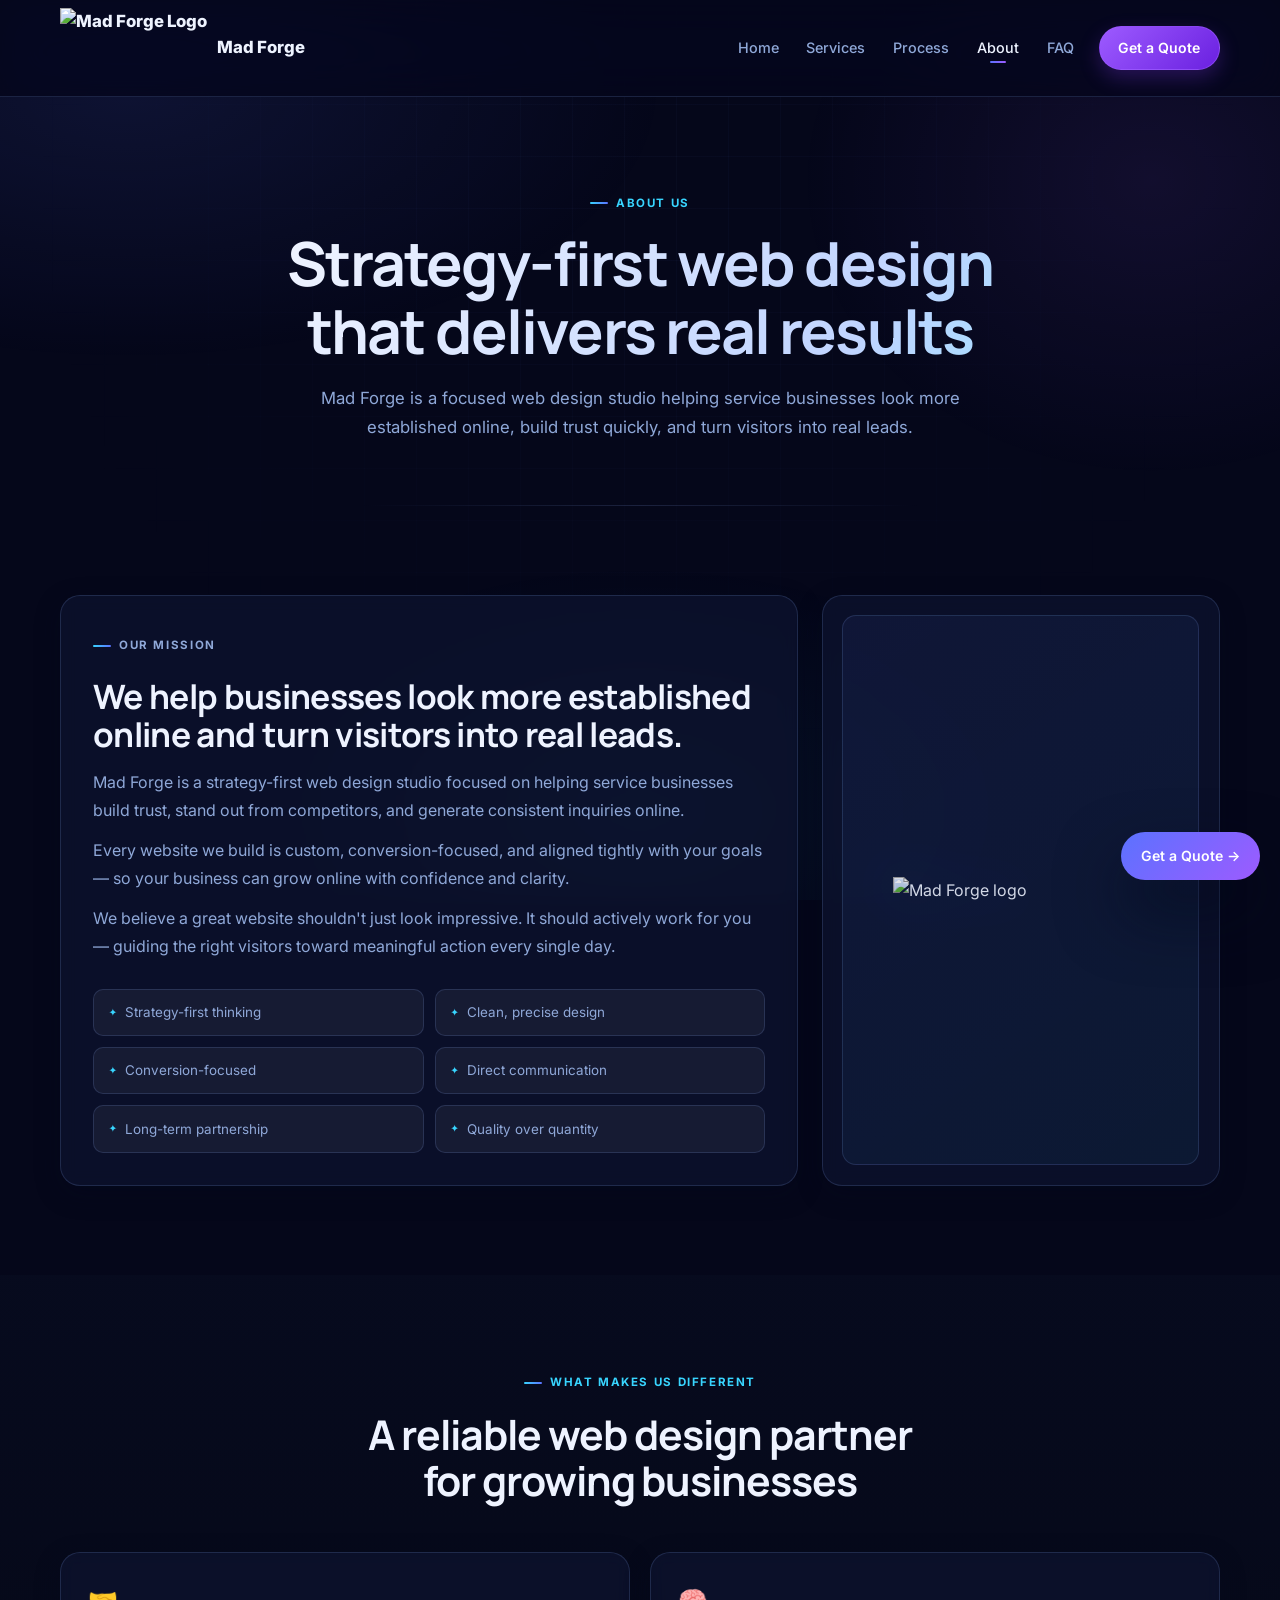
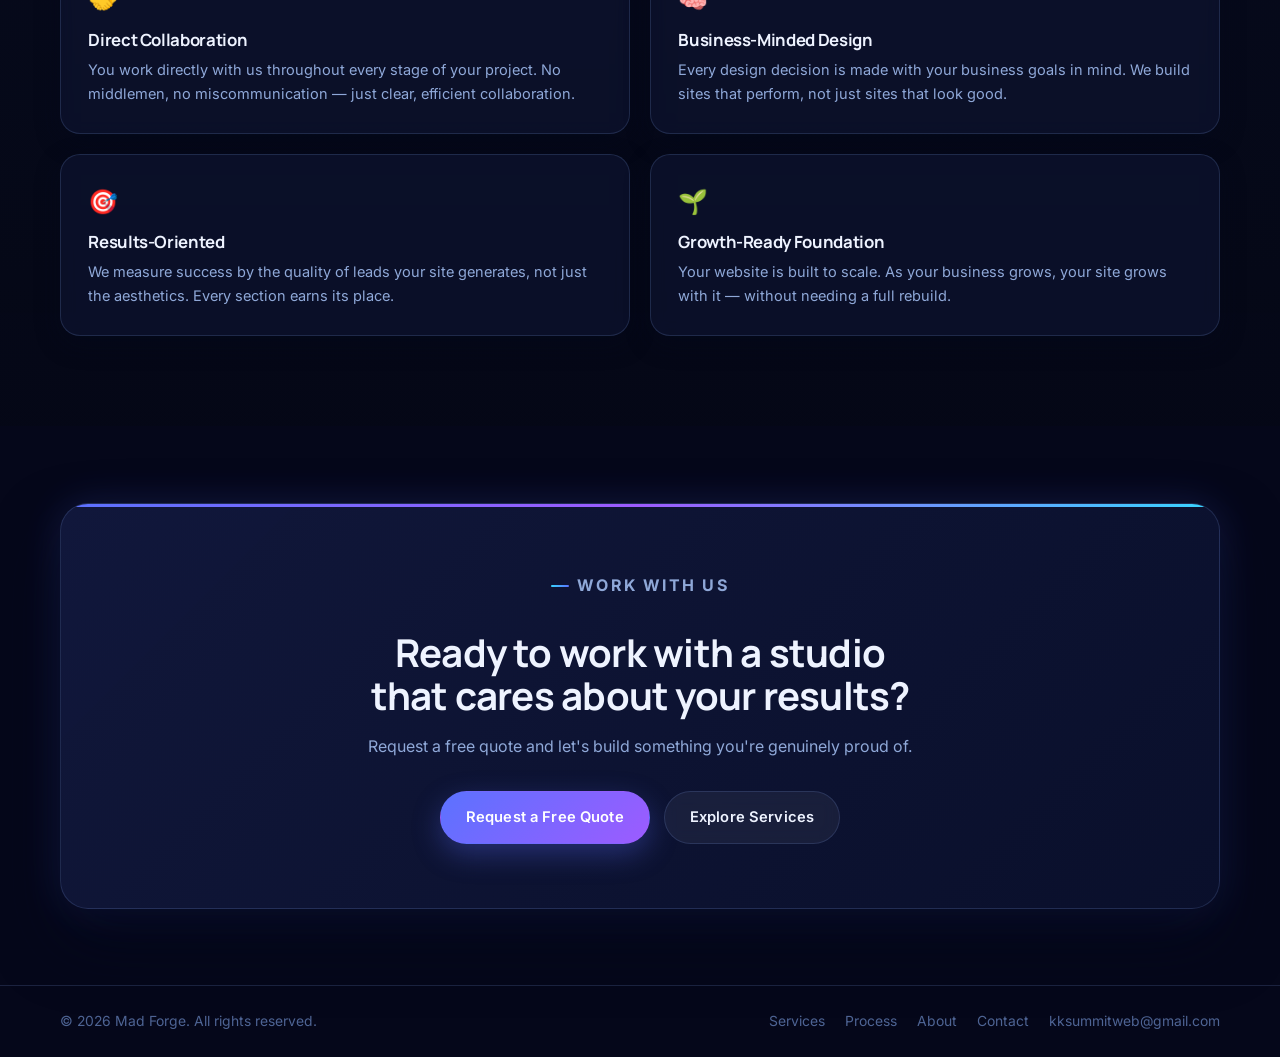
==== about.html @ c759e3d0 "Mad Forge Redesign" ====
<!DOCTYPE html>
<html lang="en">
<head>
  <meta charset="UTF-8" />
  <meta name="viewport" content="width=device-width, initial-scale=1.0" />
  <meta name="description" content="About Mad Forge — A strategy-first web design studio helping service businesses stand out, build trust, and generate consistent leads online." />
  <meta property="og:title" content="About Us | Mad Forge" />
  <meta property="og:type" content="website" />
  <title>About | Mad Forge</title>
  <link rel="preconnect" href="https://fonts.googleapis.com" />
  <link rel="preconnect" href="https://fonts.gstatic.com" crossorigin />
  <link href="https://fonts.googleapis.com/css2?family=Inter:wght@400;500;600;700;800&family=Manrope:wght@700;800&display=swap" rel="stylesheet" />
  <link rel="stylesheet" href="styles.css" />
</head>
<body>
  <div class="grid-overlay" aria-hidden="true"></div>

  <header class="topbar">
    <div class="container nav-wrap">
      <a class="brand" href="index.html">
        <img src="assets/Mad Forge Logo.png" alt="Mad Forge Logo" class="brand-logo" />
        Mad Forge
      </a>
      <button class="menu-toggle" aria-expanded="false" aria-controls="site-nav" aria-label="Toggle navigation">
        <span></span><span></span><span></span>
      </button>
      <nav class="site-nav" id="site-nav">
        <a href="index.html">Home</a>
        <a href="services.html">Services</a>
        <a href="process.html">Process</a>
        <a href="about.html" class="active">About</a>
        <a href="faq.html">FAQ</a>
        <a href="contact.html" class="nav-cta">Get a Quote</a>
      </nav>
    </div>
  </header>

  <main>
    <section class="page-hero reveal">
      <div class="container">
        <p class="eyebrow">About Us</p>
        <h1>Strategy-first web design that delivers real results</h1>
        <p class="lead">
          Mad Forge is a focused web design studio helping service businesses look more established
          online, build trust quickly, and turn visitors into real leads.
        </p>
      </div>
    </section>

    <section class="section">
      <div class="container">
        <div class="about-wrap">
          <article class="about-card reveal">
            <p class="eyebrow">Our Mission</p>
            <h2>We help businesses look more established online and turn visitors into real leads.</h2>
            <p>
              Mad Forge is a strategy-first web design studio focused on helping service businesses
              build trust, stand out from competitors, and generate consistent inquiries online.
            </p>
            <p>
              Every website we build is custom, conversion-focused, and aligned tightly with your goals —
              so your business can grow online with confidence and clarity.
            </p>
            <p>
              We believe a great website shouldn't just look impressive. It should actively work for you —
              guiding the right visitors toward meaningful action every single day.
            </p>
            <div class="about-values">
              <div class="value-badge">Strategy-first thinking</div>
              <div class="value-badge">Clean, precise design</div>
              <div class="value-badge">Conversion-focused</div>
              <div class="value-badge">Direct communication</div>
              <div class="value-badge">Long-term partnership</div>
              <div class="value-badge">Quality over quantity</div>
            </div>
          </article>
          <aside class="about-visual reveal" style="--reveal-delay:120ms">
            <div class="about-photo-frame">
              <img src="assets/Mad%20Forge%20Logo.png" alt="Mad Forge logo" />
            </div>
          </aside>
        </div>
      </div>
    </section>

    <!-- Why us -->
    <section class="section section-alt reveal">
      <div class="container">
        <div class="section-head">
          <p class="eyebrow">What makes us different</p>
          <h2>A reliable web design partner for growing businesses</h2>
        </div>
        <div class="why-grid">
          <article class="why-card">
            <div class="why-icon">🤝</div>
            <h3>Direct Collaboration</h3>
            <p>You work directly with us throughout every stage of your project. No middlemen, no miscommunication — just clear, efficient collaboration.</p>
          </article>
          <article class="why-card">
            <div class="why-icon">🧠</div>
            <h3>Business-Minded Design</h3>
            <p>Every design decision is made with your business goals in mind. We build sites that perform, not just sites that look good.</p>
          </article>
          <article class="why-card">
            <div class="why-icon">🎯</div>
            <h3>Results-Oriented</h3>
            <p>We measure success by the quality of leads your site generates, not just the aesthetics. Every section earns its place.</p>
          </article>
          <article class="why-card">
            <div class="why-icon">🌱</div>
            <h3>Growth-Ready Foundation</h3>
            <p>Your website is built to scale. As your business grows, your site grows with it — without needing a full rebuild.</p>
          </article>
        </div>
      </div>
    </section>

    <!-- CTA -->
    <section class="cta-banner reveal">
      <div class="container">
        <div class="cta-box">
          <p class="eyebrow" style="justify-content:center">Work with us</p>
          <h2>Ready to work with a studio that cares about your results?</h2>
          <p>Request a free quote and let's build something you're genuinely proud of.</p>
          <div class="btn-group">
            <a href="contact.html" class="btn btn-primary">Request a Free Quote</a>
            <a href="services.html" class="btn btn-secondary">Explore Services</a>
          </div>
        </div>
      </div>
    </section>
  </main>

  <footer class="footer">
    <div class="container footer-wrap">
      <p>© <span id="year"></span> Mad Forge. All rights reserved.</p>
      <nav class="footer-links">
        <a href="services.html">Services</a>
        <a href="process.html">Process</a>
        <a href="about.html">About</a>
        <a href="contact.html">Contact</a>
        <a href="mailto:kksummitweb@gmail.com">kksummitweb@gmail.com</a>
      </nav>
    </div>
  </footer>

  <a href="contact.html" class="floating-cta" aria-label="Get a Quote">Get a Quote →</a>

  <script src="script.js"></script>
</body>
</html>
---- styles.css ----
/* ============================================
   MAD WEBSITES — PROFESSIONAL DESIGN SYSTEM
   ============================================ */

:root {
  --bg: #05071a;
  --bg-2: #070a1f;
  --surface: rgba(14, 20, 50, 0.65);
  --surface-strong: rgba(18, 25, 60, 0.88);
  --surface-soft: rgba(255, 255, 255, 0.05);
  --glass: rgba(255, 255, 255, 0.04);
  --glass-border: rgba(255, 255, 255, 0.1);
  --text: #eef3ff;
  --text-muted: #8fa8d8;
  --text-faint: #4e6494;
  --primary: #5b72ff;
  --primary-light: #7b8fff;
  --primary-2: #38d5ff;
  --accent: #9d5bff;
  --accent-2: #c084fc;
  --border: rgba(130, 160, 230, 0.18);
  --border-hover: rgba(130, 160, 230, 0.38);
  --ring: rgba(91, 114, 255, 0.45);
  --success: #34d399;
  --error: #f87171;
  --container: 1160px;
  --radius-xl: 28px;
  --radius-lg: 20px;
  --radius-md: 14px;
  --radius-sm: 10px;
  --shadow: 0 32px 64px rgba(4, 8, 28, 0.6);
  --shadow-sm: 0 8px 24px rgba(4, 8, 28, 0.35);
  --glow-primary: 0 0 40px rgba(91, 114, 255, 0.18);
  --glow-accent: 0 0 40px rgba(157, 91, 255, 0.18);
  --transition: 0.28s cubic-bezier(0.4, 0, 0.2, 1);
}

*, *::before, *::after { box-sizing: border-box; }
html { scroll-behavior: smooth; }

body {
  margin: 0;
  font-family: "Inter", system-ui, -apple-system, "Segoe UI", Roboto, sans-serif;
  color: var(--text);
  background: var(--bg);
  line-height: 1.65;
  overflow-x: hidden;
  isolation: isolate;
  -webkit-font-smoothing: antialiased;
}

body::before {
  content: "";
  position: fixed;
  inset: 0;
  background:
    radial-gradient(ellipse 70% 50% at 10% 10%, rgba(91, 114, 255, 0.11) 0%, transparent 60%),
    radial-gradient(ellipse 50% 60% at 90% 20%, rgba(157, 91, 255, 0.09) 0%, transparent 55%),
    radial-gradient(ellipse 60% 50% at 50% 90%, rgba(56, 213, 255, 0.06) 0%, transparent 55%);
  pointer-events: none;
  z-index: 0;
}

main, .topbar, .footer { position: relative; z-index: 1; }

/* ─── SCROLL PROGRESS ─────────────────────── */
.scroll-progress {
  position: fixed;
  top: 0; left: 0;
  width: 100%; height: 2px;
  z-index: 1400;
  background: transparent;
}
.scroll-progress::after {
  content: "";
  display: block;
  width: var(--progress, 0%);
  height: 100%;
  background: linear-gradient(90deg, var(--primary-2), var(--primary), var(--accent));
  box-shadow: 0 0 12px rgba(91, 114, 255, 0.8);
  transition: width 0.1s linear;
}

/* ─── GRID OVERLAY ────────────────────────── */
.grid-overlay {
  position: fixed;
  inset: 0;
  pointer-events: none;
  z-index: 0;
  background-image:
    linear-gradient(rgba(100, 130, 210, 0.045) 1px, transparent 1px),
    linear-gradient(90deg, rgba(100, 130, 210, 0.045) 1px, transparent 1px);
  background-size: 52px 52px;
  mask-image: radial-gradient(circle at 50% 20%, black 0%, transparent 65%);
}

/* ─── TYPOGRAPHY ──────────────────────────── */
h1, h2, h3, h4 {
  margin: 0;
  line-height: 1.12;
  font-family: "Manrope", "Inter", sans-serif;
  letter-spacing: -0.02em;
}
a { color: inherit; text-decoration: none; }
p { margin: 0; }

.eyebrow {
  display: inline-flex;
  align-items: center;
  gap: 0.5rem;
  margin: 0 0 1rem;
  text-transform: uppercase;
  letter-spacing: 0.14em;
  font-weight: 700;
  font-size: 0.72rem;
  color: var(--primary-2);
}
.eyebrow::before {
  content: "";
  display: inline-block;
  width: 18px; height: 2px;
  background: linear-gradient(90deg, var(--primary-2), var(--primary));
  border-radius: 2px;
  flex-shrink: 0;
}

/* ─── LAYOUT ──────────────────────────────── */
.container {
  width: min(var(--container), calc(100% - 2.4rem));
  margin: 0 auto;
}

/* ─── NAVIGATION ──────────────────────────── */
.topbar {
  position: sticky;
  top: 0; z-index: 1000;
  background: rgba(5, 7, 26, 0.82);
  backdrop-filter: blur(20px) saturate(180%);
  -webkit-backdrop-filter: blur(20px) saturate(180%);
  border-bottom: 1px solid var(--border);
  transition: background var(--transition), border-color var(--transition);
}
.topbar.scrolled {
  background: rgba(5, 7, 26, 0.97);
  border-color: rgba(130, 160, 230, 0.26);
}

.nav-wrap {
  min-height: clamp(72px, 8vw, 96px);
  display: flex;
  align-items: center;
  justify-content: space-between;
}

.brand {
  display: inline-flex;
  align-items: center;
  gap: 0.65rem;
  font-weight: 800;
  font-size: 1.05rem;
  letter-spacing: -0.01em;
  transition: opacity var(--transition);
}
.brand:hover { opacity: 0.82; }

.brand-logo {
  height: clamp(52px, 7vw, 80px);
  width: auto;
  display: block;
}

.site-nav {
  display: flex;
  align-items: center;
  gap: 0.15rem;
}

.site-nav a {
  color: var(--text-muted);
  font-weight: 500;
  font-size: 0.9rem;
  padding: 0.5rem 0.8rem;
  border-radius: var(--radius-sm);
  transition: color var(--transition), background var(--transition);
  position: relative;
}
.site-nav a:hover {
  color: var(--text);
  background: rgba(255, 255, 255, 0.055);
}
.site-nav a.active { color: var(--text); }
.site-nav a.active::after {
  content: "";
  position: absolute;
  bottom: 5px; left: 50%;
  transform: translateX(-50%);
  width: 16px; height: 2px;
  background: linear-gradient(90deg, var(--primary), var(--accent));
  border-radius: 2px;
}

.nav-cta {
  margin-left: 0.6rem !important;
  border: 1px solid rgba(157, 91, 255, 0.55) !important;
  padding: 0.58rem 1.15rem !important;
  border-radius: 999px !important;
  color: #fff !important;
  background: linear-gradient(135deg, var(--accent), #6a20e0) !important;
  font-weight: 600 !important;
  font-size: 0.88rem !important;
  box-shadow: 0 8px 20px rgba(120, 50, 220, 0.3);
  transition: transform var(--transition), box-shadow var(--transition) !important;
}
.nav-cta:hover {
  transform: translateY(-1px) !important;
  box-shadow: 0 12px 28px rgba(120, 50, 220, 0.48) !important;
}
.nav-cta.active::after { display: none; }

.menu-toggle {
  display: none;
  border: 0;
  background: transparent;
  padding: 0.3rem;
  cursor: pointer;
  flex-direction: column;
  gap: 5px;
}
.menu-toggle span {
  display: block;
  width: 24px; height: 2px;
  background: var(--text);
  border-radius: 2px;
  transition: transform var(--transition), opacity var(--transition);
}
.menu-toggle[aria-expanded="true"] span:nth-child(1) { transform: translateY(7px) rotate(45deg); }
.menu-toggle[aria-expanded="true"] span:nth-child(2) { opacity: 0; transform: scaleX(0); }
.menu-toggle[aria-expanded="true"] span:nth-child(3) { transform: translateY(-7px) rotate(-45deg); }

/* ─── BUTTONS ─────────────────────────────── */
.btn {
  display: inline-flex;
  align-items: center;
  justify-content: center;
  gap: 0.5rem;
  border-radius: 999px;
  border: 1px solid transparent;
  font-weight: 600;
  font-size: 0.92rem;
  letter-spacing: 0.01em;
  cursor: pointer;
  position: relative;
  overflow: hidden;
  isolation: isolate;
  transition: transform var(--transition), box-shadow var(--transition);
  will-change: transform;
}
.btn:hover { transform: translateY(-2px); }
.btn:active { transform: translateY(0); }

.btn-primary {
  color: #fff;
  padding: 0.82rem 1.55rem;
  background: linear-gradient(135deg, var(--primary), var(--accent));
  box-shadow: 0 10px 28px rgba(80, 95, 221, 0.38);
}
.btn-primary:hover { box-shadow: 0 16px 38px rgba(80, 95, 221, 0.55); }

.btn-secondary {
  color: var(--text);
  padding: 0.82rem 1.55rem;
  background: rgba(255, 255, 255, 0.055);
  border-color: var(--border);
  backdrop-filter: blur(8px);
}
.btn-secondary:hover {
  background: rgba(255, 255, 255, 0.095);
  border-color: var(--border-hover);
}

.btn-outline {
  color: var(--primary-light);
  padding: 0.82rem 1.55rem;
  background: transparent;
  border-color: rgba(91, 114, 255, 0.45);
}
.btn-outline:hover {
  background: rgba(91, 114, 255, 0.08);
  border-color: rgba(91, 114, 255, 0.75);
}

.btn-ripple {
  position: absolute;
  width: 12px; height: 12px;
  border-radius: 50%;
  background: rgba(255, 255, 255, 0.4);
  transform: translate(-50%, -50%) scale(0);
  animation: btnRipple 650ms ease-out forwards;
  pointer-events: none; z-index: -1;
}

/* ─── HERO ────────────────────────────────── */
.hero {
  padding: clamp(4rem, 8vw, 7rem) 0 clamp(3rem, 6vw, 5.5rem);
  overflow: hidden;
}

.hero-grid {
  display: grid;
  grid-template-columns: 1.1fr 0.9fr;
  gap: 2.5rem;
  align-items: center;
}

h1 {
  font-size: clamp(2.2rem, 4.8vw, 4rem);
  max-width: 14ch;
  margin-bottom: 1.2rem;
  letter-spacing: -0.03em;
}

.hero-copy h1 {
  background: linear-gradient(125deg, #f0f4ff 0%, #c0d4ff 35%, #7aecff 65%, #f0f4ff 100%);
  -webkit-background-clip: text;
  background-clip: text;
  color: transparent;
  background-size: 200% 200%;
  animation: heroShimmer 9s ease-in-out infinite;
}

.lead {
  color: var(--text-muted);
  font-size: 1.05rem;
  max-width: 56ch;
  line-height: 1.72;
}

.hero-actions {
  display: flex;
  flex-wrap: wrap;
  gap: 0.85rem;
  margin: 2rem 0 1rem;
}

.micro-proof {
  margin: 0;
  color: var(--text-faint);
  font-size: 0.84rem;
  display: flex;
  flex-wrap: wrap;
  gap: 0.6rem 1.1rem;
}
.micro-proof span {
  display: inline-flex;
  align-items: center;
  gap: 0.35rem;
}
.micro-proof span::before {
  content: "✓";
  color: var(--primary-2);
  font-size: 0.72rem;
  font-weight: 700;
}

/* ─── HERO CARD ───────────────────────────── */
.hero-card {
  background: linear-gradient(160deg, rgba(18, 27, 68, 0.88), rgba(9, 14, 38, 0.92));
  border: 1px solid var(--border);
  border-radius: var(--radius-xl);
  padding: 1.8rem;
  box-shadow: var(--shadow), var(--glow-primary);
  backdrop-filter: blur(14px);
}

.card-title {
  font-size: 0.75rem;
  font-weight: 700;
  text-transform: uppercase;
  letter-spacing: 0.12em;
  color: var(--text-muted);
  margin-bottom: 1.3rem;
}

.outcome-item + .outcome-item {
  margin-top: 1rem;
  padding-top: 1rem;
  border-top: 1px solid rgba(150, 180, 240, 0.12);
}

.outcome-icon {
  display: inline-flex;
  align-items: center;
  justify-content: center;
  width: 34px; height: 34px;
  border-radius: 9px;
  background: linear-gradient(135deg, rgba(91, 114, 255, 0.2), rgba(157, 91, 255, 0.18));
  border: 1px solid rgba(91, 114, 255, 0.2);
  font-size: 0.95rem;
  margin-bottom: 0.65rem;
}

.outcome-item h3 {
  font-size: 0.97rem;
  font-weight: 700;
  margin-bottom: 0.3rem;
  color: var(--text);
}
.outcome-item p {
  margin: 0;
  color: var(--text-muted);
  font-size: 0.88rem;
  line-height: 1.6;
}

/* ─── STATS STRIP ─────────────────────────── */
.stats-strip {
  padding: 2.5rem 0;
  border-top: 1px solid var(--border);
  border-bottom: 1px solid var(--border);
  background: rgba(255, 255, 255, 0.02);
}

.stats-grid {
  display: grid;
  grid-template-columns: repeat(4, 1fr);
  gap: 0;
  text-align: center;
}

.stat-item {
  padding: 0.5rem 1rem;
  position: relative;
}
.stat-item + .stat-item::before {
  content: "";
  position: absolute;
  left: 0; top: 15%; bottom: 15%;
  width: 1px;
  background: var(--border);
}

.stat-number {
  display: block;
  font-family: "Manrope", sans-serif;
  font-size: clamp(1.7rem, 3vw, 2.6rem);
  font-weight: 800;
  letter-spacing: -0.03em;
  background: linear-gradient(135deg, var(--primary-2), var(--primary));
  -webkit-background-clip: text;
  background-clip: text;
  color: transparent;
  line-height: 1;
  margin-bottom: 0.38rem;
}

.stat-label {
  color: var(--text-muted);
  font-size: 0.83rem;
  font-weight: 500;
}

/* ─── TRUST STRIP ─────────────────────────── */
.strip {
  border-top: 1px solid var(--border);
  border-bottom: 1px solid var(--border);
  background: rgba(255, 255, 255, 0.02);
}
.strip-inner {
  padding: 1.1rem 0;
  text-align: center;
}
.strip-inner p {
  margin: 0;
  color: var(--text-muted);
  font-size: 0.95rem;
}

/* ─── SECTION ─────────────────────────────── */
.section {
  padding: clamp(3.5rem, 7vw, 6rem) 0;
}
.section-alt {
  background: linear-gradient(180deg, rgba(7, 11, 30, 0.96), rgba(5, 8, 22, 0.92));
}

.section-head {
  max-width: 680px;
  margin-inline: auto;
  margin-bottom: 3rem;
  text-align: center;
}
.section-head h2 {
  font-size: clamp(1.7rem, 3.2vw, 2.6rem);
  letter-spacing: -0.025em;
  margin-top: 0.25rem;
  text-wrap: balance;
}

/* ─── PAGE HERO (inner pages) ─────────────── */
.page-hero {
  padding: clamp(3.5rem, 7vw, 5.5rem) 0 clamp(2.5rem, 5vw, 4rem);
  text-align: center;
  position: relative;
  overflow: hidden;
}
.page-hero::after {
  content: "";
  position: absolute;
  bottom: 0; left: 50%;
  transform: translateX(-50%);
  width: 60%; max-width: 560px;
  height: 1px;
  background: linear-gradient(90deg, transparent, var(--border), transparent);
}

.page-hero h1 {
  font-size: clamp(2.4rem, 5vw, 3.8rem);
  max-width: 18ch;
  margin: 0 auto 1.2rem;
  background: linear-gradient(125deg, #f0f4ff 0%, #c0d4ff 40%, #7aecff 70%, #f0f4ff 100%);
  -webkit-background-clip: text;
  background-clip: text;
  color: transparent;
  background-size: 200% 200%;
  animation: heroShimmer 9s ease-in-out infinite;
}
.page-hero .lead {
  max-width: 60ch;
  margin: 0 auto;
  font-size: 1.05rem;
}
.page-hero .eyebrow { justify-content: center; }

/* ─── SERVICE CARDS ───────────────────────── */
.card-grid {
  display: grid;
  gap: 1.25rem;
  grid-template-columns: repeat(3, minmax(0, 1fr));
}

.service-card {
  background: var(--surface);
  border: 1px solid var(--border);
  border-radius: var(--radius-lg);
  padding: 1.7rem;
  box-shadow: var(--shadow-sm);
  backdrop-filter: blur(8px);
  position: relative;
  overflow: hidden;
  transition: border-color var(--transition), box-shadow var(--transition), transform var(--transition);
}
.service-card::before {
  content: "";
  position: absolute;
  top: 0; left: 0; right: 0;
  height: 2px;
  background: linear-gradient(90deg, var(--primary), var(--accent));
  opacity: 0;
  transition: opacity var(--transition);
}
.service-card:hover {
  border-color: var(--border-hover);
  box-shadow: var(--shadow), var(--glow-primary);
  transform: translateY(-4px);
}
.service-card:hover::before { opacity: 1; }

.service-icon {
  display: inline-flex;
  align-items: center;
  justify-content: center;
  width: 48px; height: 48px;
  border-radius: var(--radius-sm);
  background: linear-gradient(135deg, rgba(91, 114, 255, 0.14), rgba(157, 91, 255, 0.1));
  border: 1px solid rgba(91, 114, 255, 0.18);
  font-size: 1.3rem;
  margin-bottom: 1.1rem;
}

.service-card h3 {
  font-size: 1.08rem;
  margin-bottom: 0.55rem;
}
.service-card > p {
  color: var(--text-muted);
  font-size: 0.92rem;
  line-height: 1.65;
}
.service-card ul {
  margin: 1rem 0 0;
  padding: 0;
  list-style: none;
}
.service-card li {
  color: var(--text-muted);
  font-size: 0.87rem;
  padding: 0.38rem 0;
  padding-left: 1.3rem;
  position: relative;
  border-top: 1px solid rgba(150, 175, 235, 0.1);
}
.service-card li::before {
  content: "→";
  position: absolute;
  left: 0;
  color: var(--primary-2);
  font-size: 0.78rem;
}

/* ─── PRICING NOTE ────────────────────────── */
.pricing-note {
  text-align: center;
  margin-top: 2.5rem;
  padding: 1.5rem 2rem;
  background: var(--surface-soft);
  border: 1px solid var(--border);
  border-radius: var(--radius-lg);
  backdrop-filter: blur(8px);
}
.pricing-note p { color: var(--text-muted); font-size: 0.93rem; }
.pricing-note strong { color: var(--text); }

/* ─── PROCESS TIMELINE ────────────────────── */
.timeline {
  display: grid;
  gap: 1.25rem;
  grid-template-columns: repeat(4, minmax(0, 1fr));
  position: relative;
}
.timeline::before {
  content: "";
  position: absolute;
  top: 38px;
  left: calc(50% / 4);
  right: calc(50% / 4);
  height: 1px;
  background: linear-gradient(90deg, transparent, var(--primary), var(--accent), var(--primary-2), transparent);
  opacity: 0.35;
  pointer-events: none;
}

.timeline article {
  background: var(--surface);
  border: 1px solid var(--border);
  border-radius: var(--radius-lg);
  padding: 1.7rem;
  box-shadow: var(--shadow-sm);
  position: relative; z-index: 1;
  backdrop-filter: blur(8px);
  transition: border-color var(--transition), transform var(--transition);
}
.timeline article:hover {
  border-color: var(--border-hover);
  transform: translateY(-3px);
}

.timeline-num {
  display: inline-flex;
  align-items: center;
  justify-content: center;
  width: 40px; height: 40px;
  border-radius: 50%;
  background: linear-gradient(135deg, var(--primary), var(--accent));
  font-weight: 800;
  font-size: 0.82rem;
  margin-bottom: 1.1rem;
  box-shadow: 0 6px 20px rgba(91, 114, 255, 0.38);
  color: #fff;
}

.timeline article h3 {
  font-size: 1.02rem;
  margin-bottom: 0.45rem;
}
.timeline article p {
  margin: 0;
  color: var(--text-muted);
  font-size: 0.9rem;
}

/* ─── ABOUT ───────────────────────────────── */
.about-wrap {
  display: grid;
  gap: 1.5rem;
  grid-template-columns: 1.3fr 0.7fr;
  align-items: stretch;
}

.about-card, .about-visual {
  background: var(--surface);
  border: 1px solid var(--border);
  border-radius: var(--radius-lg);
  box-shadow: var(--shadow-sm);
  backdrop-filter: blur(8px);
}
.about-card { padding: 2rem; }
.about-card h2 {
  font-size: clamp(1.5rem, 2.8vw, 2.1rem);
  margin: 0.4rem 0 1rem;
  text-wrap: balance;
}
.about-card p {
  color: var(--text-muted);
  line-height: 1.7;
}
.about-card p + p { margin-top: 0.85rem; }

.about-values {
  margin-top: 1.8rem;
  display: grid;
  grid-template-columns: 1fr 1fr;
  gap: 0.7rem;
}

.value-badge {
  background: var(--surface-soft);
  border: 1px solid var(--border);
  border-radius: var(--radius-sm);
  padding: 0.72rem 0.9rem;
  font-size: 0.84rem;
  color: var(--text-muted);
  display: flex;
  align-items: center;
  gap: 0.5rem;
}
.value-badge::before {
  content: "✦";
  color: var(--primary-2);
  font-size: 0.65rem;
  flex-shrink: 0;
}

.about-visual {
  display: flex;
  flex-direction: column;
  padding: 1.2rem;
  gap: 0.8rem;
}
.about-photo-frame {
  flex: 1;
  border-radius: var(--radius-md);
  border: 1px solid var(--border);
  overflow: hidden;
  background: linear-gradient(145deg, rgba(91, 114, 255, 0.07), rgba(56, 213, 255, 0.05));
  display: flex;
  align-items: center;
  justify-content: center;
  min-height: 200px;
}
.about-photo-frame img {
  width: 72%;
  height: auto;
  object-fit: contain;
  display: block;
  opacity: 0.88;
  filter: drop-shadow(0 0 28px rgba(91, 114, 255, 0.28));
}

/* ─── WHY GRID ────────────────────────────── */
.why-grid {
  display: grid;
  gap: 1.25rem;
  grid-template-columns: repeat(2, minmax(0, 1fr));
}

.why-card {
  background: var(--surface);
  border: 1px solid var(--border);
  border-radius: var(--radius-lg);
  padding: 1.7rem;
  box-shadow: var(--shadow-sm);
  backdrop-filter: blur(8px);
  display: flex;
  flex-direction: column;
  gap: 0.5rem;
  transition: border-color var(--transition), transform var(--transition);
}
.why-card:hover {
  border-color: var(--border-hover);
  transform: translateY(-3px);
}
.why-icon {
  font-size: 1.5rem;
  margin-bottom: 0.2rem;
}
.why-card h3 { font-size: 1.05rem; }
.why-card p {
  color: var(--text-muted);
  font-size: 0.91rem;
  line-height: 1.65;
}

.why-cta-row {
  margin-top: 2rem;
  display: flex;
  justify-content: center;
  gap: 1rem;
  flex-wrap: wrap;
}

/* ─── FAQ ─────────────────────────────────── */
.faq-list {
  max-width: 820px;
  margin: 0 auto;
  display: flex;
  flex-direction: column;
  gap: 0.7rem;
}

.faq-item {
  background: var(--surface);
  border: 1px solid var(--border);
  border-radius: var(--radius-md);
  overflow: hidden;
  backdrop-filter: blur(8px);
  transition: border-color var(--transition);
}
.faq-item:hover { border-color: var(--border-hover); }

.faq-question {
  display: flex;
  align-items: center;
  justify-content: space-between;
  gap: 1rem;
  padding: 1.25rem 1.5rem;
  cursor: pointer;
  font-weight: 600;
  font-size: 0.97rem;
  color: var(--text);
  list-style: none;
  user-select: none;
}
.faq-question::-webkit-details-marker { display: none; }
.faq-question::after {
  content: "+";
  font-size: 1.4rem;
  color: var(--primary-2);
  flex-shrink: 0;
  transition: transform var(--transition);
  font-weight: 300;
  line-height: 1;
}
details[open] .faq-question::after {
  transform: rotate(45deg);
}

.faq-answer {
  padding: 0 1.5rem 1.3rem;
  color: var(--text-muted);
  font-size: 0.93rem;
  line-height: 1.72;
  border-top: 1px solid var(--border);
  padding-top: 1.05rem;
}

/* ─── CONTACT ─────────────────────────────── */
.contact-wrap {
  display: grid;
  gap: 2.5rem;
  grid-template-columns: 0.9fr 1.1fr;
  align-items: start;
}

.contact-intro h2 {
  font-size: clamp(1.5rem, 2.8vw, 2.1rem);
  margin: 0.4rem 0 1rem;
  text-wrap: balance;
}
.contact-intro p { color: var(--text-muted); line-height: 1.7; }

.contact-points {
  margin: 1.4rem 0 0;
  padding: 0;
  list-style: none;
  display: flex;
  flex-direction: column;
  gap: 0.7rem;
}
.contact-points li {
  display: flex;
  align-items: flex-start;
  gap: 0.65rem;
  color: var(--text-muted);
  font-size: 0.92rem;
}
.contact-points li::before {
  content: "✓";
  color: var(--success);
  font-weight: 700;
  flex-shrink: 0;
  margin-top: 0.05rem;
}

.contact-badges {
  margin-top: 1.5rem;
  display: flex;
  flex-wrap: wrap;
  gap: 0.55rem;
}
.badge {
  display: inline-flex;
  align-items: center;
  gap: 0.4rem;
  padding: 0.4rem 0.9rem;
  background: var(--surface-soft);
  border: 1px solid var(--border);
  border-radius: 999px;
  font-size: 0.78rem;
  color: var(--text-muted);
}

.contact-form {
  background: var(--surface);
  border: 1px solid var(--border);
  border-radius: var(--radius-xl);
  padding: 2rem;
  box-shadow: var(--shadow);
  backdrop-filter: blur(12px);
}

.contact-form label {
  display: block;
  margin-bottom: 1.05rem;
}
.contact-form label span {
  display: block;
  margin-bottom: 0.42rem;
  font-weight: 600;
  font-size: 0.84rem;
  color: var(--text);
  letter-spacing: 0.01em;
}

.contact-form input,
.contact-form textarea {
  display: block;
  width: 100%;
  border: 1px solid rgba(160, 190, 240, 0.2);
  border-radius: var(--radius-sm);
  background: rgba(7, 11, 28, 0.65);
  color: var(--text);
  padding: 0.795rem 1rem;
  font: inherit;
  font-size: 0.93rem;
  transition: border-color var(--transition), box-shadow var(--transition);
}
.contact-form input:focus,
.contact-form textarea:focus {
  outline: none;
  border-color: var(--primary);
  box-shadow: 0 0 0 3px var(--ring);
}
.contact-form input::placeholder,
.contact-form textarea::placeholder { color: var(--text-faint); }

.contact-form .btn {
  width: 100%;
  padding: 0.92rem 1.5rem;
  font-size: 0.96rem;
  margin-top: 0.5rem;
}

.form-note {
  min-height: 1.4em;
  margin: 0.62rem 0 0;
  font-size: 0.87rem;
  text-align: center;
  color: var(--text-muted);
}
.form-note.success { color: var(--success); }
.form-note.error { color: var(--error); }

/* ─── FLOATING CTA ────────────────────────── */
.floating-cta {
  position: fixed;
  right: 1.25rem;
  bottom: calc(1.25rem + env(safe-area-inset-bottom));
  z-index: 900;
  color: #fff;
  font-weight: 600;
  font-size: 0.88rem;
  background: linear-gradient(135deg, var(--primary), var(--accent));
  border-radius: 999px;
  box-shadow: var(--shadow);
  padding: 0.78rem 1.25rem;
  transition: transform var(--transition), box-shadow var(--transition);
}
.floating-cta:hover {
  transform: translateY(-2px);
  box-shadow: 0 16px 36px rgba(80, 95, 221, 0.5);
}

/* ─── CTA BANNER ──────────────────────────── */
.cta-banner {
  padding: clamp(3rem, 6vw, 5rem) 0;
}
.cta-box {
  background: linear-gradient(135deg, rgba(18, 25, 62, 0.92), rgba(10, 16, 44, 0.96));
  border: 1px solid var(--border);
  border-radius: var(--radius-xl);
  padding: clamp(2.5rem, 5vw, 4rem);
  text-align: center;
  position: relative;
  overflow: hidden;
  box-shadow: var(--shadow), var(--glow-primary);
}
.cta-box::before {
  content: "";
  position: absolute;
  top: 0; left: 0; right: 0;
  height: 3px;
  background: linear-gradient(90deg, var(--primary), var(--accent), var(--primary-2));
}
.cta-box h2 {
  font-size: clamp(1.6rem, 3vw, 2.4rem);
  max-width: 24ch;
  margin: 0 auto 1rem;
  text-wrap: balance;
}
.cta-box > p {
  color: var(--text-muted);
  margin-bottom: 2rem;
  font-size: 1rem;
}
.btn-group {
  display: flex;
  justify-content: center;
  flex-wrap: wrap;
  gap: 0.85rem;
}

/* ─── FOOTER ──────────────────────────────── */
.footer {
  padding: 1.5rem 0;
  border-top: 1px solid var(--border);
}
.footer-wrap {
  display: flex;
  align-items: center;
  justify-content: space-between;
  gap: 1rem;
  color: var(--text-faint);
  font-size: 0.87rem;
}
.footer-links {
  display: flex;
  gap: 1.25rem;
}
.footer-links a {
  color: var(--text-faint);
  transition: color var(--transition);
}
.footer-links a:hover { color: var(--text-muted); }

/* ─── REVEAL ANIMATION ────────────────────── */
.reveal {
  opacity: 0;
  transform: translateY(22px);
  transition: opacity 0.65s ease var(--reveal-delay, 0ms), transform 0.65s ease var(--reveal-delay, 0ms);
}
.reveal.visible {
  opacity: 1;
  transform: translateY(0);
}

/* ─── 3D CARD ─────────────────────────────── */
.interactive-card {
  transform: perspective(900px) rotateX(var(--rx, 0deg)) rotateY(var(--ry, 0deg)) translateY(var(--lift, 0px));
  transform-style: preserve-3d;
  transition: transform 0.25s ease, border-color 0.25s ease;
  will-change: transform;
}

/* ─── MAGNETIC ────────────────────────────── */
.magnetic {
  transition: transform 0.25s ease, box-shadow 0.25s ease;
  transform: translate3d(var(--mx, 0px), calc(var(--my, 0px) + var(--hover-y, 0px)), 0);
  will-change: transform;
}
.btn:hover { --hover-y: -2px; }

/* ─── KEYFRAMES ───────────────────────────── */
@keyframes heroShimmer {
  0%, 100% { background-position: 0% 50%; }
  50% { background-position: 100% 50%; }
}
@keyframes btnRipple {
  0% { transform: translate(-50%, -50%) scale(0); opacity: 0.9; }
  100% { transform: translate(-50%, -50%) scale(18); opacity: 0; }
}

/* ─── RESPONSIVE ──────────────────────────── */
@media (max-width: 980px) {
  .hero-grid { grid-template-columns: 1fr; }
  .about-wrap { grid-template-columns: 1fr; }
  .contact-wrap { grid-template-columns: 1fr; }
  .card-grid { grid-template-columns: repeat(2, 1fr); }
  .timeline { grid-template-columns: repeat(2, 1fr); }
  .timeline::before { display: none; }
  .stats-grid { grid-template-columns: repeat(2, 1fr); }
  .stat-item:nth-child(3)::before { display: none; }
}

@media (max-width: 760px) {
  .nav-wrap { min-height: 70px; }
  .brand { font-size: 0.9rem; }
  .brand-logo { height: 50px; }
  .menu-toggle { display: flex; }
  .site-nav {
    position: absolute;
    top: 100%; left: 0; right: 0;
    display: none;
    flex-direction: column;
    align-items: flex-start;
    padding: 0.85rem 1.2rem calc(1rem + env(safe-area-inset-bottom));
    background: rgba(5, 7, 26, 0.99);
    backdrop-filter: blur(20px);
    border-bottom: 1px solid var(--border);
    gap: 0.1rem;
  }
  .site-nav a { width: 100%; padding: 0.72rem 0.75rem; }
  .site-nav a.active::after { bottom: 8px; }
  .nav-cta { margin-left: 0 !important; }
  .site-nav.open { display: flex; }
  .hero-actions { flex-direction: column; align-items: stretch; }
  .hero-actions .btn { width: 100%; }
  .card-grid { grid-template-columns: 1fr; }
  .timeline { grid-template-columns: 1fr; }
  .why-grid { grid-template-columns: 1fr; }
  .stats-grid { grid-template-columns: repeat(2, 1fr); }
  .contact-form { padding: 1.5rem; }
  .contact-form input, .contact-form textarea { font-size: 16px; }
  .floating-cta { left: 1rem; right: 1rem; text-align: center; }
  .footer-wrap { flex-direction: column; align-items: flex-start; }
  .about-values { grid-template-columns: 1fr; }
  .cta-box { padding: 2rem 1.5rem; }
}

@media (max-width: 480px) {
  .container { width: min(var(--container), calc(100% - 1.4rem)); }
  .stats-grid { grid-template-columns: 1fr 1fr; }
  .stat-item:nth-child(3)::before { display: none; }
}

@media (prefers-reduced-motion: reduce) {
  .scroll-progress { display: none; }
  *, *::before, *::after {
    animation: none !important;
    transition: none !important;
    scroll-behavior: auto !important;
  }
}
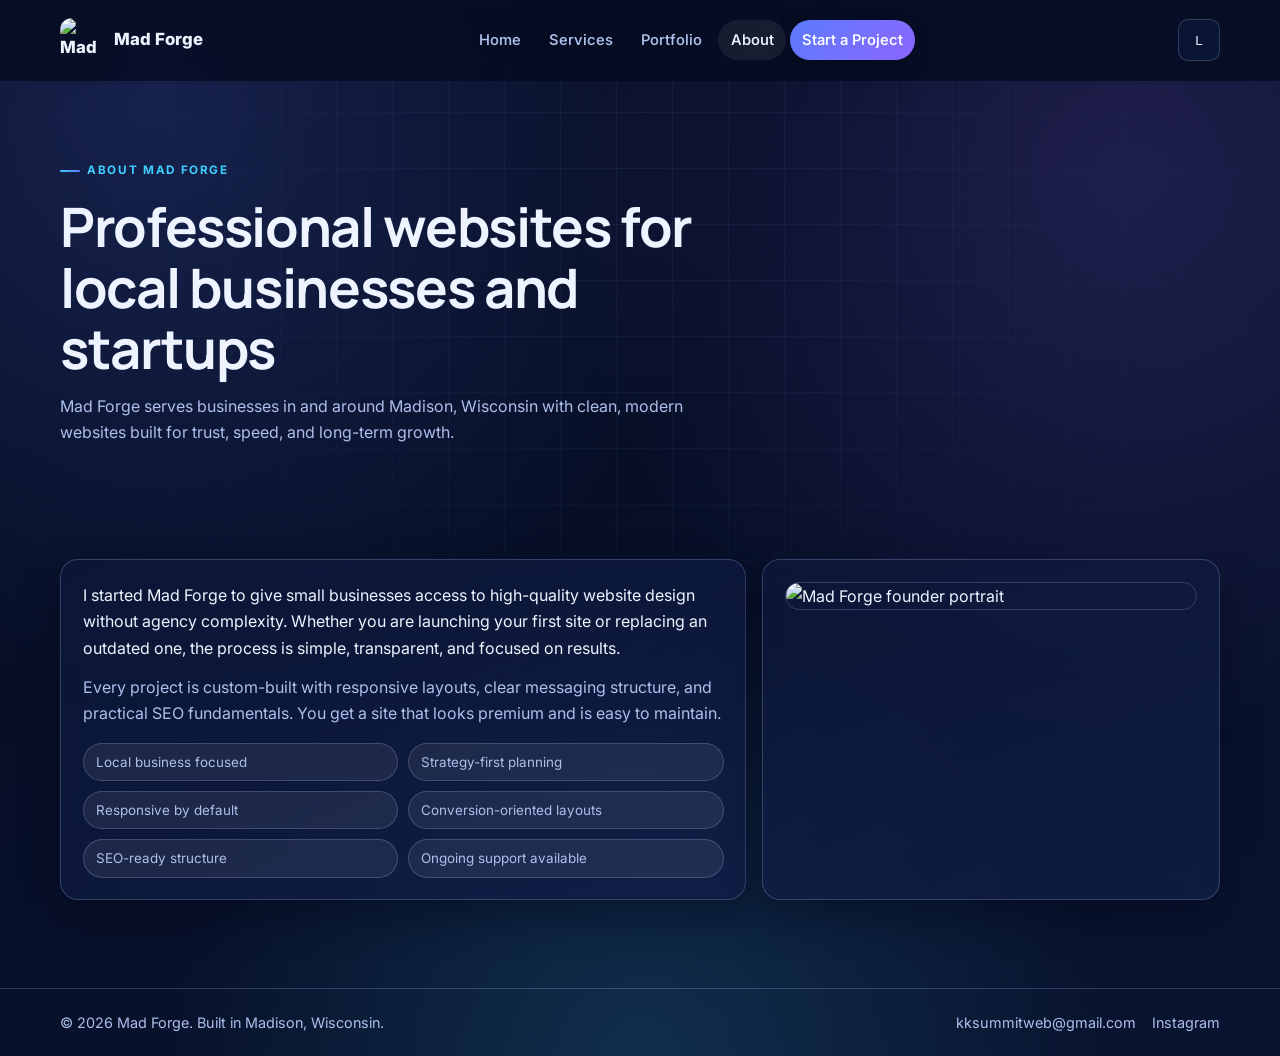
==== commit 020e87eb: "Demo Website Design Started." ====
--- a/about.html
+++ b/about.html
@@ -3,9 +3,7 @@
 <head>
   <meta charset="UTF-8" />
   <meta name="viewport" content="width=device-width, initial-scale=1.0" />
-  <meta name="description" content="About Mad Forge — A strategy-first web design studio helping service businesses stand out, build trust, and generate consistent leads online." />
-  <meta property="og:title" content="About Us | Mad Forge" />
-  <meta property="og:type" content="website" />
+  <meta name="description" content="About Mad Forge - professional website design for local businesses and startups in Madison, Wisconsin." />
   <title>About | Mad Forge</title>
   <link rel="preconnect" href="https://fonts.googleapis.com" />
   <link rel="preconnect" href="https://fonts.gstatic.com" crossorigin />
@@ -13,139 +11,13 @@
   <link rel="stylesheet" href="styles.css" />
 </head>
 <body>
-  <div class="grid-overlay" aria-hidden="true"></div>
-
-  <header class="topbar">
-    <div class="container nav-wrap">
-      <a class="brand" href="index.html">
-        <img src="assets/Mad Forge Logo.png" alt="Mad Forge Logo" class="brand-logo" />
-        Mad Forge
-      </a>
-      <button class="menu-toggle" aria-expanded="false" aria-controls="site-nav" aria-label="Toggle navigation">
-        <span></span><span></span><span></span>
-      </button>
-      <nav class="site-nav" id="site-nav">
-        <a href="index.html">Home</a>
-        <a href="services.html">Services</a>
-        <a href="process.html">Process</a>
-        <a href="about.html" class="active">About</a>
-        <a href="faq.html">FAQ</a>
-        <a href="contact.html" class="nav-cta">Get a Quote</a>
-      </nav>
-    </div>
-  </header>
-
-  <main>
-    <section class="page-hero reveal">
-      <div class="container">
-        <p class="eyebrow">About Us</p>
-        <h1>Strategy-first web design that delivers real results</h1>
-        <p class="lead">
-          Mad Forge is a focused web design studio helping service businesses look more established
-          online, build trust quickly, and turn visitors into real leads.
-        </p>
-      </div>
-    </section>
-
-    <section class="section">
-      <div class="container">
-        <div class="about-wrap">
-          <article class="about-card reveal">
-            <p class="eyebrow">Our Mission</p>
-            <h2>We help businesses look more established online and turn visitors into real leads.</h2>
-            <p>
-              Mad Forge is a strategy-first web design studio focused on helping service businesses
-              build trust, stand out from competitors, and generate consistent inquiries online.
-            </p>
-            <p>
-              Every website we build is custom, conversion-focused, and aligned tightly with your goals —
-              so your business can grow online with confidence and clarity.
-            </p>
-            <p>
-              We believe a great website shouldn't just look impressive. It should actively work for you —
-              guiding the right visitors toward meaningful action every single day.
-            </p>
-            <div class="about-values">
-              <div class="value-badge">Strategy-first thinking</div>
-              <div class="value-badge">Clean, precise design</div>
-              <div class="value-badge">Conversion-focused</div>
-              <div class="value-badge">Direct communication</div>
-              <div class="value-badge">Long-term partnership</div>
-              <div class="value-badge">Quality over quantity</div>
-            </div>
-          </article>
-          <aside class="about-visual reveal" style="--reveal-delay:120ms">
-            <div class="about-photo-frame">
-              <img src="assets/Mad%20Forge%20Logo.png" alt="Mad Forge logo" />
-            </div>
-          </aside>
-        </div>
-      </div>
-    </section>
-
-    <!-- Why us -->
-    <section class="section section-alt reveal">
-      <div class="container">
-        <div class="section-head">
-          <p class="eyebrow">What makes us different</p>
-          <h2>A reliable web design partner for growing businesses</h2>
-        </div>
-        <div class="why-grid">
-          <article class="why-card">
-            <div class="why-icon">🤝</div>
-            <h3>Direct Collaboration</h3>
-            <p>You work directly with us throughout every stage of your project. No middlemen, no miscommunication — just clear, efficient collaboration.</p>
-          </article>
-          <article class="why-card">
-            <div class="why-icon">🧠</div>
-            <h3>Business-Minded Design</h3>
-            <p>Every design decision is made with your business goals in mind. We build sites that perform, not just sites that look good.</p>
-          </article>
-          <article class="why-card">
-            <div class="why-icon">🎯</div>
-            <h3>Results-Oriented</h3>
-            <p>We measure success by the quality of leads your site generates, not just the aesthetics. Every section earns its place.</p>
-          </article>
-          <article class="why-card">
-            <div class="why-icon">🌱</div>
-            <h3>Growth-Ready Foundation</h3>
-            <p>Your website is built to scale. As your business grows, your site grows with it — without needing a full rebuild.</p>
-          </article>
-        </div>
-      </div>
-    </section>
-
-    <!-- CTA -->
-    <section class="cta-banner reveal">
-      <div class="container">
-        <div class="cta-box">
-          <p class="eyebrow" style="justify-content:center">Work with us</p>
-          <h2>Ready to work with a studio that cares about your results?</h2>
-          <p>Request a free quote and let's build something you're genuinely proud of.</p>
-          <div class="btn-group">
-            <a href="contact.html" class="btn btn-primary">Request a Free Quote</a>
-            <a href="services.html" class="btn btn-secondary">Explore Services</a>
-          </div>
-        </div>
-      </div>
-    </section>
+  <a class="skip-link" href="#main-content">Skip to main content</a>
+  <header class="topbar"><div class="container nav-wrap"><a class="brand" href="index.html"><img src="assets/Mad Websites Logo.png" alt="Mad Forge logo" class="brand-logo" />Mad Forge</a><nav class="site-nav" id="site-nav"><a href="index.html">Home</a><a href="services.html">Services</a><a href="portfolio.html">Portfolio</a><a href="about.html" class="active">About</a><a href="contact.html" class="nav-cta">Start a Project</a></nav><div class="nav-actions"><button class="theme-toggle" id="themeToggle" aria-label="Switch to light mode" type="button">L</button><span class="sr-only" id="themeLabel">Switch to light mode</span><button class="menu-toggle" aria-expanded="false" aria-controls="site-nav" aria-label="Toggle navigation" type="button"><span></span><span></span><span></span></button></div></div></header>
+  <main id="main-content">
+    <section class="page-hero section"><div class="container"><p class="eyebrow">About Mad Forge</p><h1>Professional websites for local businesses and startups</h1><p class="lead">Mad Forge serves businesses in and around Madison, Wisconsin with clean, modern websites built for trust, speed, and long-term growth.</p></div></section>
+    <section class="section"><div class="container about-wrap"><article class="about-card tilt-card reveal"><p>I started Mad Forge to give small businesses access to high-quality website design without agency complexity. Whether you are launching your first site or replacing an outdated one, the process is simple, transparent, and focused on results.</p><p style="margin-top:0.8rem; color:var(--text-muted);">Every project is custom-built with responsive layouts, clear messaging structure, and practical SEO fundamentals. You get a site that looks premium and is easy to maintain.</p><div class="about-values"><div class="value-badge">Local business focused</div><div class="value-badge">Strategy-first planning</div><div class="value-badge">Responsive by default</div><div class="value-badge">Conversion-oriented layouts</div><div class="value-badge">SEO-ready structure</div><div class="value-badge">Ongoing support available</div></div></article><aside class="about-visual tilt-card reveal"><div class="about-photo-frame"><img src="assets/My Photo.jpeg" alt="Mad Forge founder portrait" /></div></aside></div></section>
   </main>
-
-  <footer class="footer">
-    <div class="container footer-wrap">
-      <p>© <span id="year"></span> Mad Forge. All rights reserved.</p>
-      <nav class="footer-links">
-        <a href="services.html">Services</a>
-        <a href="process.html">Process</a>
-        <a href="about.html">About</a>
-        <a href="contact.html">Contact</a>
-        <a href="mailto:kksummitweb@gmail.com">kksummitweb@gmail.com</a>
-      </nav>
-    </div>
-  </footer>
-
-  <a href="contact.html" class="floating-cta" aria-label="Get a Quote">Get a Quote →</a>
-
+  <footer class="footer"><div class="container footer-wrap"><p>&copy; <span id="year"></span> Mad Forge. Built in Madison, Wisconsin.</p><nav class="footer-links"><a href="mailto:kksummitweb@gmail.com">kksummitweb@gmail.com</a><a href="https://www.instagram.com" target="_blank" rel="noreferrer">Instagram</a></nav></div></footer>
   <script src="script.js"></script>
 </body>
 </html>
--- a/styles.css
+++ b/styles.css
@@ -1,155 +1,166 @@
-/* ============================================
-   MAD WEBSITES — PROFESSIONAL DESIGN SYSTEM
-   ============================================ */
+/*
+  Mad Forge premium multipage stylesheet
+  - 3D cards, glass surfaces, gradients, and responsive layout
+  - Shared design system for all pages
+*/
 
 :root {
-  --bg: #05071a;
-  --bg-2: #070a1f;
-  --surface: rgba(14, 20, 50, 0.65);
-  --surface-strong: rgba(18, 25, 60, 0.88);
-  --surface-soft: rgba(255, 255, 255, 0.05);
-  --glass: rgba(255, 255, 255, 0.04);
-  --glass-border: rgba(255, 255, 255, 0.1);
-  --text: #eef3ff;
-  --text-muted: #8fa8d8;
-  --text-faint: #4e6494;
-  --primary: #5b72ff;
-  --primary-light: #7b8fff;
-  --primary-2: #38d5ff;
-  --accent: #9d5bff;
-  --accent-2: #c084fc;
-  --border: rgba(130, 160, 230, 0.18);
-  --border-hover: rgba(130, 160, 230, 0.38);
-  --ring: rgba(91, 114, 255, 0.45);
-  --success: #34d399;
-  --error: #f87171;
-  --container: 1160px;
-  --radius-xl: 28px;
-  --radius-lg: 20px;
+  --font-ui: "Inter", "Segoe UI", system-ui, -apple-system, sans-serif;
+  --font-display: "Manrope", "Inter", sans-serif;
+
+  --bg: #050b1f;
+  --bg-2: #091430;
+  --surface: rgba(13, 24, 58, 0.72);
+  --surface-2: rgba(16, 30, 71, 0.9);
+  --surface-soft: rgba(255, 255, 255, 0.07);
+  --text: #eef4ff;
+  --text-muted: #adbfeb;
+  --line: rgba(167, 186, 234, 0.25);
+
+  --blue: #5b7bff;
+  --purple: #8d67ff;
+  --sky: #3dcfff;
+
+  --radius-xl: 26px;
+  --radius-lg: 18px;
   --radius-md: 14px;
   --radius-sm: 10px;
-  --shadow: 0 32px 64px rgba(4, 8, 28, 0.6);
-  --shadow-sm: 0 8px 24px rgba(4, 8, 28, 0.35);
-  --glow-primary: 0 0 40px rgba(91, 114, 255, 0.18);
-  --glow-accent: 0 0 40px rgba(157, 91, 255, 0.18);
-  --transition: 0.28s cubic-bezier(0.4, 0, 0.2, 1);
-}
-
-*, *::before, *::after { box-sizing: border-box; }
-html { scroll-behavior: smooth; }
+
+  --shadow-xl: 0 26px 64px rgba(1, 6, 20, 0.5);
+  --shadow-lg: 0 16px 38px rgba(1, 6, 20, 0.38);
+  --shadow-sm: 0 8px 20px rgba(1, 6, 20, 0.25);
+
+  --container: 1160px;
+  --ease: 260ms cubic-bezier(0.22, 0.61, 0.36, 1);
+}
+
+body[data-theme="light"] {
+  --bg: #eff4ff;
+  --bg-2: #f9fbff;
+  --surface: rgba(255, 255, 255, 0.86);
+  --surface-2: rgba(246, 250, 255, 0.96);
+  --surface-soft: rgba(75, 108, 198, 0.08);
+  --text: #101937;
+  --text-muted: #435582;
+  --line: rgba(72, 101, 173, 0.24);
+  --shadow-xl: 0 24px 48px rgba(33, 62, 128, 0.16);
+  --shadow-lg: 0 14px 26px rgba(33, 62, 128, 0.12);
+  --shadow-sm: 0 8px 14px rgba(33, 62, 128, 0.08);
+}
+
+*,
+*::before,
+*::after {
+  box-sizing: border-box;
+}
+
+html {
+  scroll-behavior: smooth;
+}
 
 body {
   margin: 0;
-  font-family: "Inter", system-ui, -apple-system, "Segoe UI", Roboto, sans-serif;
+  font-family: var(--font-ui);
   color: var(--text);
-  background: var(--bg);
+  background: radial-gradient(circle at 12% 10%, rgba(91, 123, 255, 0.2), transparent 40%),
+    radial-gradient(circle at 88% 16%, rgba(141, 103, 255, 0.18), transparent 40%),
+    radial-gradient(circle at 50% 100%, rgba(61, 207, 255, 0.15), transparent 38%),
+    linear-gradient(160deg, var(--bg), var(--bg-2));
   line-height: 1.65;
-  overflow-x: hidden;
-  isolation: isolate;
-  -webkit-font-smoothing: antialiased;
+  transition: background var(--ease), color var(--ease);
 }
 
 body::before {
   content: "";
   position: fixed;
   inset: 0;
-  background:
-    radial-gradient(ellipse 70% 50% at 10% 10%, rgba(91, 114, 255, 0.11) 0%, transparent 60%),
-    radial-gradient(ellipse 50% 60% at 90% 20%, rgba(157, 91, 255, 0.09) 0%, transparent 55%),
-    radial-gradient(ellipse 60% 50% at 50% 90%, rgba(56, 213, 255, 0.06) 0%, transparent 55%);
   pointer-events: none;
-  z-index: 0;
-}
-
-main, .topbar, .footer { position: relative; z-index: 1; }
-
-/* ─── SCROLL PROGRESS ─────────────────────── */
-.scroll-progress {
-  position: fixed;
-  top: 0; left: 0;
-  width: 100%; height: 2px;
-  z-index: 1400;
-  background: transparent;
-}
-.scroll-progress::after {
-  content: "";
+  z-index: -1;
+  background-image: linear-gradient(rgba(140, 166, 232, 0.08) 1px, transparent 1px),
+    linear-gradient(90deg, rgba(140, 166, 232, 0.08) 1px, transparent 1px);
+  background-size: 56px 56px;
+  mask-image: radial-gradient(circle at 50% 20%, black 0%, transparent 72%);
+}
+
+h1,
+h2,
+h3,
+h4 {
+  margin: 0;
+  font-family: var(--font-display);
+  line-height: 1.12;
+  letter-spacing: -0.025em;
+}
+
+p {
+  margin: 0;
+}
+
+a {
+  color: inherit;
+  text-decoration: none;
+}
+
+img {
+  max-width: 100%;
   display: block;
-  width: var(--progress, 0%);
-  height: 100%;
-  background: linear-gradient(90deg, var(--primary-2), var(--primary), var(--accent));
-  box-shadow: 0 0 12px rgba(91, 114, 255, 0.8);
-  transition: width 0.1s linear;
-}
-
-/* ─── GRID OVERLAY ────────────────────────── */
-.grid-overlay {
-  position: fixed;
-  inset: 0;
-  pointer-events: none;
-  z-index: 0;
-  background-image:
-    linear-gradient(rgba(100, 130, 210, 0.045) 1px, transparent 1px),
-    linear-gradient(90deg, rgba(100, 130, 210, 0.045) 1px, transparent 1px);
-  background-size: 52px 52px;
-  mask-image: radial-gradient(circle at 50% 20%, black 0%, transparent 65%);
-}
-
-/* ─── TYPOGRAPHY ──────────────────────────── */
-h1, h2, h3, h4 {
-  margin: 0;
-  line-height: 1.12;
-  font-family: "Manrope", "Inter", sans-serif;
-  letter-spacing: -0.02em;
-}
-a { color: inherit; text-decoration: none; }
-p { margin: 0; }
-
-.eyebrow {
-  display: inline-flex;
-  align-items: center;
-  gap: 0.5rem;
-  margin: 0 0 1rem;
-  text-transform: uppercase;
-  letter-spacing: 0.14em;
-  font-weight: 700;
-  font-size: 0.72rem;
-  color: var(--primary-2);
-}
-.eyebrow::before {
-  content: "";
-  display: inline-block;
-  width: 18px; height: 2px;
-  background: linear-gradient(90deg, var(--primary-2), var(--primary));
-  border-radius: 2px;
-  flex-shrink: 0;
-}
-
-/* ─── LAYOUT ──────────────────────────────── */
+}
+
 .container {
   width: min(var(--container), calc(100% - 2.4rem));
   margin: 0 auto;
 }
 
-/* ─── NAVIGATION ──────────────────────────── */
+.sr-only {
+  position: absolute;
+  width: 1px;
+  height: 1px;
+  padding: 0;
+  margin: -1px;
+  overflow: hidden;
+  clip: rect(0, 0, 0, 0);
+  white-space: nowrap;
+  border: 0;
+}
+
+.skip-link {
+  position: absolute;
+  left: -999px;
+  top: 0;
+  background: var(--text);
+  color: var(--bg);
+  padding: 0.55rem 0.85rem;
+  border-radius: 0 0 10px 10px;
+  z-index: 2500;
+}
+
+.skip-link:focus {
+  left: 0.8rem;
+}
+
+/* Header and navigation */
 .topbar {
   position: sticky;
-  top: 0; z-index: 1000;
-  background: rgba(5, 7, 26, 0.82);
-  backdrop-filter: blur(20px) saturate(180%);
-  -webkit-backdrop-filter: blur(20px) saturate(180%);
-  border-bottom: 1px solid var(--border);
-  transition: background var(--transition), border-color var(--transition);
-}
+  top: 0;
+  z-index: 1200;
+  backdrop-filter: blur(14px);
+  -webkit-backdrop-filter: blur(14px);
+  border-bottom: 1px solid transparent;
+  background: color-mix(in oklab, var(--bg) 76%, transparent);
+  transition: background var(--ease), border-color var(--ease);
+}
+
 .topbar.scrolled {
-  background: rgba(5, 7, 26, 0.97);
-  border-color: rgba(130, 160, 230, 0.26);
+  border-color: var(--line);
+  background: color-mix(in oklab, var(--bg) 90%, transparent);
 }
 
 .nav-wrap {
-  min-height: clamp(72px, 8vw, 96px);
+  min-height: 80px;
   display: flex;
   align-items: center;
   justify-content: space-between;
+  gap: 1rem;
 }
 
 .brand {
@@ -158,995 +169,720 @@
   gap: 0.65rem;
   font-weight: 800;
   font-size: 1.05rem;
-  letter-spacing: -0.01em;
-  transition: opacity var(--transition);
-}
-.brand:hover { opacity: 0.82; }
+}
 
 .brand-logo {
-  height: clamp(52px, 7vw, 80px);
-  width: auto;
-  display: block;
+  width: 44px;
+  height: 44px;
+  border-radius: 12px;
+  object-fit: cover;
+  box-shadow: var(--shadow-sm);
 }
 
 .site-nav {
   display: flex;
   align-items: center;
-  gap: 0.15rem;
+  gap: 0.25rem;
 }
 
 .site-nav a {
-  color: var(--text-muted);
-  font-weight: 500;
-  font-size: 0.9rem;
-  padding: 0.5rem 0.8rem;
+  padding: 0.5rem 0.76rem;
+  border-radius: 999px;
+  color: var(--text-muted);
+  font-size: 0.92rem;
+  font-weight: 550;
+  transition: color var(--ease), background var(--ease), transform var(--ease);
+}
+
+.site-nav a:hover,
+.site-nav a.active {
+  color: var(--text);
+  background: var(--surface-soft);
+}
+
+.nav-cta {
+  background: linear-gradient(130deg, var(--blue), var(--purple));
+  color: #fff !important;
+  box-shadow: var(--shadow-sm);
+}
+
+.nav-actions {
+  display: flex;
+  align-items: center;
+  gap: 0.5rem;
+}
+
+.menu-toggle,
+.theme-toggle {
+  border: 1px solid var(--line);
+  background: var(--surface);
+  color: var(--text);
   border-radius: var(--radius-sm);
-  transition: color var(--transition), background var(--transition);
-  position: relative;
-}
-.site-nav a:hover {
-  color: var(--text);
-  background: rgba(255, 255, 255, 0.055);
-}
-.site-nav a.active { color: var(--text); }
-.site-nav a.active::after {
-  content: "";
-  position: absolute;
-  bottom: 5px; left: 50%;
-  transform: translateX(-50%);
-  width: 16px; height: 2px;
-  background: linear-gradient(90deg, var(--primary), var(--accent));
-  border-radius: 2px;
-}
-
-.nav-cta {
-  margin-left: 0.6rem !important;
-  border: 1px solid rgba(157, 91, 255, 0.55) !important;
-  padding: 0.58rem 1.15rem !important;
-  border-radius: 999px !important;
-  color: #fff !important;
-  background: linear-gradient(135deg, var(--accent), #6a20e0) !important;
-  font-weight: 600 !important;
-  font-size: 0.88rem !important;
-  box-shadow: 0 8px 20px rgba(120, 50, 220, 0.3);
-  transition: transform var(--transition), box-shadow var(--transition) !important;
-}
-.nav-cta:hover {
-  transform: translateY(-1px) !important;
-  box-shadow: 0 12px 28px rgba(120, 50, 220, 0.48) !important;
-}
-.nav-cta.active::after { display: none; }
+  width: 42px;
+  height: 42px;
+  display: inline-flex;
+  align-items: center;
+  justify-content: center;
+  cursor: pointer;
+}
 
 .menu-toggle {
   display: none;
-  border: 0;
-  background: transparent;
-  padding: 0.3rem;
-  cursor: pointer;
   flex-direction: column;
-  gap: 5px;
-}
+  gap: 4px;
+}
+
 .menu-toggle span {
-  display: block;
-  width: 24px; height: 2px;
-  background: var(--text);
+  width: 18px;
+  height: 2px;
+  background: currentColor;
   border-radius: 2px;
-  transition: transform var(--transition), opacity var(--transition);
-}
-.menu-toggle[aria-expanded="true"] span:nth-child(1) { transform: translateY(7px) rotate(45deg); }
-.menu-toggle[aria-expanded="true"] span:nth-child(2) { opacity: 0; transform: scaleX(0); }
-.menu-toggle[aria-expanded="true"] span:nth-child(3) { transform: translateY(-7px) rotate(-45deg); }
-
-/* ─── BUTTONS ─────────────────────────────── */
+  transition: transform var(--ease), opacity var(--ease);
+}
+
+.menu-toggle[aria-expanded="true"] span:nth-child(1) {
+  transform: translateY(6px) rotate(45deg);
+}
+
+.menu-toggle[aria-expanded="true"] span:nth-child(2) {
+  opacity: 0;
+}
+
+.menu-toggle[aria-expanded="true"] span:nth-child(3) {
+  transform: translateY(-6px) rotate(-45deg);
+}
+
+/* Shared section styles */
+.section {
+  padding: clamp(3rem, 7vw, 5.5rem) 0;
+}
+
+.section-alt {
+  background: linear-gradient(
+    180deg,
+    color-mix(in oklab, var(--bg) 92%, var(--blue) 8%),
+    color-mix(in oklab, var(--bg) 95%, var(--purple) 5%)
+  );
+}
+
+.eyebrow {
+  margin: 0 0 0.95rem;
+  text-transform: uppercase;
+  letter-spacing: 0.14em;
+  font-size: 0.73rem;
+  font-weight: 700;
+  color: var(--sky);
+  display: inline-flex;
+  align-items: center;
+  gap: 0.45rem;
+}
+
+.eyebrow::before {
+  content: "";
+  width: 20px;
+  height: 2px;
+  border-radius: 1px;
+  background: linear-gradient(90deg, var(--sky), var(--blue));
+}
+
+.section-head {
+  max-width: 760px;
+  margin-inline: auto;
+  margin-bottom: 2.2rem;
+  text-align: center;
+}
+
+.section-head h2 {
+  font-size: clamp(1.7rem, 3.3vw, 2.7rem);
+  text-wrap: balance;
+}
+
+.lead {
+  color: var(--text-muted);
+  max-width: 62ch;
+}
+
 .btn {
+  border: 1px solid transparent;
+  border-radius: 999px;
   display: inline-flex;
   align-items: center;
   justify-content: center;
-  gap: 0.5rem;
-  border-radius: 999px;
-  border: 1px solid transparent;
-  font-weight: 600;
-  font-size: 0.92rem;
-  letter-spacing: 0.01em;
-  cursor: pointer;
-  position: relative;
-  overflow: hidden;
-  isolation: isolate;
-  transition: transform var(--transition), box-shadow var(--transition);
-  will-change: transform;
-}
-.btn:hover { transform: translateY(-2px); }
-.btn:active { transform: translateY(0); }
+  gap: 0.45rem;
+  padding: 0.82rem 1.3rem;
+  font-size: 0.93rem;
+  font-weight: 650;
+  transition: transform var(--ease), box-shadow var(--ease), background var(--ease);
+}
+
+.btn:hover {
+  transform: translateY(-2px);
+}
 
 .btn-primary {
   color: #fff;
-  padding: 0.82rem 1.55rem;
-  background: linear-gradient(135deg, var(--primary), var(--accent));
-  box-shadow: 0 10px 28px rgba(80, 95, 221, 0.38);
-}
-.btn-primary:hover { box-shadow: 0 16px 38px rgba(80, 95, 221, 0.55); }
+  background: linear-gradient(135deg, var(--blue), var(--purple));
+  box-shadow: var(--shadow-sm);
+}
 
 .btn-secondary {
+  background: var(--surface);
+  border-color: var(--line);
   color: var(--text);
-  padding: 0.82rem 1.55rem;
-  background: rgba(255, 255, 255, 0.055);
-  border-color: var(--border);
-  backdrop-filter: blur(8px);
-}
-.btn-secondary:hover {
-  background: rgba(255, 255, 255, 0.095);
-  border-color: var(--border-hover);
 }
 
 .btn-outline {
-  color: var(--primary-light);
-  padding: 0.82rem 1.55rem;
-  background: transparent;
-  border-color: rgba(91, 114, 255, 0.45);
-}
-.btn-outline:hover {
-  background: rgba(91, 114, 255, 0.08);
-  border-color: rgba(91, 114, 255, 0.75);
-}
-
-.btn-ripple {
-  position: absolute;
-  width: 12px; height: 12px;
-  border-radius: 50%;
-  background: rgba(255, 255, 255, 0.4);
-  transform: translate(-50%, -50%) scale(0);
-  animation: btnRipple 650ms ease-out forwards;
-  pointer-events: none; z-index: -1;
-}
-
-/* ─── HERO ────────────────────────────────── */
+  border-color: color-mix(in oklab, var(--blue) 60%, var(--line));
+  color: color-mix(in oklab, var(--blue) 75%, var(--text));
+}
+
+/* Hero */
 .hero {
-  padding: clamp(4rem, 8vw, 7rem) 0 clamp(3rem, 6vw, 5.5rem);
-  overflow: hidden;
+  padding: clamp(3rem, 7vw, 5.5rem) 0;
 }
 
 .hero-grid {
   display: grid;
-  grid-template-columns: 1.1fr 0.9fr;
-  gap: 2.5rem;
-  align-items: center;
-}
-
-h1 {
-  font-size: clamp(2.2rem, 4.8vw, 4rem);
+  grid-template-columns: 1.05fr 0.95fr;
+  gap: 2rem;
+  align-items: center;
+}
+
+.hero h1 {
+  font-size: clamp(2.15rem, 5vw, 4rem);
   max-width: 14ch;
-  margin-bottom: 1.2rem;
-  letter-spacing: -0.03em;
-}
-
-.hero-copy h1 {
-  background: linear-gradient(125deg, #f0f4ff 0%, #c0d4ff 35%, #7aecff 65%, #f0f4ff 100%);
+  margin-bottom: 1rem;
+  background: linear-gradient(120deg, #f7fbff 0%, #c8d8ff 35%, #9ef3ff 60%, #f7fbff 100%);
   -webkit-background-clip: text;
   background-clip: text;
   color: transparent;
-  background-size: 200% 200%;
-  animation: heroShimmer 9s ease-in-out infinite;
-}
-
-.lead {
-  color: var(--text-muted);
-  font-size: 1.05rem;
-  max-width: 56ch;
-  line-height: 1.72;
 }
 
 .hero-actions {
   display: flex;
   flex-wrap: wrap;
-  gap: 0.85rem;
-  margin: 2rem 0 1rem;
+  gap: 0.75rem;
+  margin-top: 1.5rem;
 }
 
 .micro-proof {
-  margin: 0;
-  color: var(--text-faint);
+  margin-top: 1rem;
+  color: var(--text-muted);
+  font-size: 0.88rem;
+}
+
+.mockup-stack {
+  position: relative;
+  min-height: 420px;
+}
+
+.floating-panel {
+  position: absolute;
+  width: min(320px, 90%);
+  border-radius: var(--radius-lg);
+  border: 1px solid var(--line);
+  background: linear-gradient(165deg, var(--surface), color-mix(in oklab, var(--surface-2) 88%, transparent));
+  box-shadow: var(--shadow-lg);
+  backdrop-filter: blur(10px);
+  padding: 1rem;
+  transform-style: preserve-3d;
+}
+
+.panel-one {
+  top: 0;
+  left: 0;
+  animation: floatOne 7s ease-in-out infinite;
+}
+
+.panel-two {
+  top: 130px;
+  right: 0;
+  animation: floatTwo 8s ease-in-out infinite;
+}
+
+.panel-three {
+  bottom: 10px;
+  left: 60px;
+  animation: floatThree 7.5s ease-in-out infinite;
+}
+
+.mini-bar {
+  height: 8px;
+  border-radius: 999px;
+  background: linear-gradient(90deg, var(--blue), var(--sky));
+  opacity: 0.85;
+  margin-bottom: 0.6rem;
+}
+
+.mini-bar.short {
+  width: 62%;
+}
+
+.mini-grid {
+  display: grid;
+  grid-template-columns: repeat(3, 1fr);
+  gap: 0.45rem;
+}
+
+.mini-cell {
+  aspect-ratio: 1;
+  border-radius: 10px;
+  background: var(--surface-soft);
+  border: 1px solid color-mix(in oklab, var(--line) 65%, transparent);
+}
+
+/* 3D cards */
+.card-grid,
+.portfolio-grid,
+.pricing-grid,
+.testimonial-grid,
+.process-grid {
+  display: grid;
+  gap: 1rem;
+}
+
+.card-grid {
+  grid-template-columns: repeat(3, minmax(0, 1fr));
+}
+
+.tilt-card {
+  background: linear-gradient(160deg, var(--surface), color-mix(in oklab, var(--surface-2) 88%, transparent));
+  border: 1px solid var(--line);
+  border-radius: var(--radius-lg);
+  box-shadow: var(--shadow-lg);
+  backdrop-filter: blur(8px);
+  transform-style: preserve-3d;
+  transition: transform var(--ease), border-color var(--ease), box-shadow var(--ease);
+}
+
+.tilt-card:hover {
+  border-color: color-mix(in oklab, var(--line) 70%, var(--blue));
+  box-shadow: var(--shadow-xl);
+}
+
+.service-card {
+  padding: 1.25rem;
+}
+
+.service-icon {
+  width: 44px;
+  height: 44px;
+  border-radius: 12px;
+  display: inline-grid;
+  place-items: center;
+  margin-bottom: 0.8rem;
+  background: linear-gradient(135deg, rgba(91, 123, 255, 0.26), rgba(141, 103, 255, 0.2));
+  border: 1px solid var(--line);
+}
+
+.service-icon svg {
+  width: 22px;
+  height: 22px;
+  fill: none;
+  stroke: color-mix(in oklab, var(--text) 85%, var(--sky));
+  stroke-width: 1.8;
+  stroke-linecap: round;
+  stroke-linejoin: round;
+}
+
+.card-grid .service-card:nth-child(2) .service-icon,
+.card-grid .service-card:nth-child(5) .service-icon {
+  background: linear-gradient(135deg, rgba(61, 207, 255, 0.24), rgba(91, 123, 255, 0.2));
+}
+
+.card-grid .service-card:nth-child(3) .service-icon,
+.card-grid .service-card:nth-child(6) .service-icon {
+  background: linear-gradient(135deg, rgba(141, 103, 255, 0.24), rgba(61, 207, 255, 0.18));
+}
+
+.service-card h3 {
+  margin-bottom: 0.45rem;
+  font-size: 1.02rem;
+}
+
+.service-card p,
+.service-card li {
+  color: var(--text-muted);
+  font-size: 0.9rem;
+}
+
+.service-card ul {
+  margin: 0.8rem 0 0;
+  padding-left: 1rem;
+}
+
+.page-hero {
+  padding: clamp(2.6rem, 6vw, 4.5rem) 0 1.6rem;
+}
+
+.page-hero h1 {
+  font-size: clamp(2rem, 4.8vw, 3.4rem);
+  max-width: 18ch;
+  margin-bottom: 0.9rem;
+}
+
+.page-hero .lead {
+  max-width: 66ch;
+}
+
+/* About */
+.about-wrap {
+  display: grid;
+  grid-template-columns: 1.2fr 0.8fr;
+  gap: 1rem;
+}
+
+.about-card,
+.about-visual {
+  padding: 1.35rem;
+}
+
+.about-values {
+  margin-top: 1rem;
+  display: grid;
+  grid-template-columns: repeat(2, minmax(0, 1fr));
+  gap: 0.6rem;
+}
+
+.value-badge {
+  border: 1px solid var(--line);
+  border-radius: 999px;
+  padding: 0.45rem 0.75rem;
   font-size: 0.84rem;
-  display: flex;
-  flex-wrap: wrap;
-  gap: 0.6rem 1.1rem;
-}
-.micro-proof span {
+  color: var(--text-muted);
+  background: var(--surface-soft);
+}
+
+.about-photo-frame {
+  border-radius: var(--radius-md);
+  border: 1px solid var(--line);
+  overflow: hidden;
+}
+
+/* Portfolio */
+.portfolio-grid {
+  grid-template-columns: repeat(3, minmax(0, 1fr));
+}
+
+.portfolio-card {
+  padding: 0.9rem;
+}
+
+.portfolio-media {
+  aspect-ratio: 16 / 10;
+  border-radius: 12px;
+  border: 1px solid var(--line);
+  background: linear-gradient(140deg, rgba(91, 123, 255, 0.26), rgba(61, 207, 255, 0.2), rgba(141, 103, 255, 0.24));
+  margin-bottom: 0.8rem;
+}
+
+.portfolio-card h3 {
+  margin-bottom: 0.3rem;
+}
+
+.portfolio-card p {
+  color: var(--text-muted);
+  font-size: 0.9rem;
+}
+
+.portfolio-demo-link {
   display: inline-flex;
   align-items: center;
-  gap: 0.35rem;
-}
-.micro-proof span::before {
-  content: "✓";
-  color: var(--primary-2);
-  font-size: 0.72rem;
-  font-weight: 700;
-}
-
-/* ─── HERO CARD ───────────────────────────── */
-.hero-card {
-  background: linear-gradient(160deg, rgba(18, 27, 68, 0.88), rgba(9, 14, 38, 0.92));
-  border: 1px solid var(--border);
-  border-radius: var(--radius-xl);
-  padding: 1.8rem;
-  box-shadow: var(--shadow), var(--glow-primary);
-  backdrop-filter: blur(14px);
-}
-
-.card-title {
-  font-size: 0.75rem;
-  font-weight: 700;
-  text-transform: uppercase;
-  letter-spacing: 0.12em;
-  color: var(--text-muted);
-  margin-bottom: 1.3rem;
-}
-
-.outcome-item + .outcome-item {
-  margin-top: 1rem;
-  padding-top: 1rem;
-  border-top: 1px solid rgba(150, 180, 240, 0.12);
-}
-
-.outcome-icon {
-  display: inline-flex;
-  align-items: center;
-  justify-content: center;
-  width: 34px; height: 34px;
-  border-radius: 9px;
-  background: linear-gradient(135deg, rgba(91, 114, 255, 0.2), rgba(157, 91, 255, 0.18));
-  border: 1px solid rgba(91, 114, 255, 0.2);
-  font-size: 0.95rem;
-  margin-bottom: 0.65rem;
-}
-
-.outcome-item h3 {
-  font-size: 0.97rem;
-  font-weight: 700;
-  margin-bottom: 0.3rem;
-  color: var(--text);
-}
-.outcome-item p {
-  margin: 0;
-  color: var(--text-muted);
+  gap: 4px;
+  margin-top: 0.75rem;
+  font-size: 0.85rem;
+  font-weight: 600;
+  color: var(--blue);
+  text-decoration: none;
+  transition: color var(--ease), gap var(--ease);
+}
+
+.portfolio-demo-link:hover {
+  color: var(--sky);
+  gap: 8px;
+}
+
+/* Process */
+.process-grid {
+  grid-template-columns: repeat(4, minmax(0, 1fr));
+}
+
+.process-card {
+  padding: 1.1rem;
+}
+
+.step-num {
+  width: 38px;
+  height: 38px;
+  border-radius: 999px;
+  display: grid;
+  place-items: center;
+  font-size: 0.78rem;
+  font-weight: 800;
+  background: linear-gradient(135deg, var(--blue), var(--purple));
+  margin-bottom: 0.75rem;
+}
+
+.process-card p {
+  color: var(--text-muted);
+  font-size: 0.9rem;
+}
+
+/* Pricing */
+.pricing-grid {
+  grid-template-columns: repeat(3, minmax(0, 1fr));
+}
+
+.price-card {
+  padding: 1.3rem;
+  position: relative;
+}
+
+.price-card.featured {
+  border-color: color-mix(in oklab, var(--line) 60%, var(--purple));
+}
+
+.price-tag {
+  font-size: 1.8rem;
+  margin: 0.6rem 0;
+}
+
+.price-card ul {
+  margin: 0 0 1.2rem;
+  padding-left: 1rem;
+}
+
+.price-card li {
+  color: var(--text-muted);
+  margin: 0.25rem 0;
+}
+
+/* Testimonials */
+.testimonial-grid {
+  grid-template-columns: repeat(3, minmax(0, 1fr));
+}
+
+.testimonial-card {
+  padding: 1.2rem;
+}
+
+.quote {
+  color: var(--text-muted);
+  font-style: italic;
+  margin-bottom: 0.95rem;
+}
+
+.reviewer {
   font-size: 0.88rem;
-  line-height: 1.6;
-}
-
-/* ─── STATS STRIP ─────────────────────────── */
-.stats-strip {
-  padding: 2.5rem 0;
-  border-top: 1px solid var(--border);
-  border-bottom: 1px solid var(--border);
-  background: rgba(255, 255, 255, 0.02);
-}
-
-.stats-grid {
+  color: color-mix(in oklab, var(--text-muted) 82%, var(--text));
+}
+
+/* Contact */
+.contact-wrap {
   display: grid;
-  grid-template-columns: repeat(4, 1fr);
-  gap: 0;
-  text-align: center;
-}
-
-.stat-item {
-  padding: 0.5rem 1rem;
-  position: relative;
-}
-.stat-item + .stat-item::before {
-  content: "";
-  position: absolute;
-  left: 0; top: 15%; bottom: 15%;
-  width: 1px;
-  background: var(--border);
-}
-
-.stat-number {
-  display: block;
-  font-family: "Manrope", sans-serif;
-  font-size: clamp(1.7rem, 3vw, 2.6rem);
-  font-weight: 800;
-  letter-spacing: -0.03em;
-  background: linear-gradient(135deg, var(--primary-2), var(--primary));
-  -webkit-background-clip: text;
-  background-clip: text;
-  color: transparent;
-  line-height: 1;
-  margin-bottom: 0.38rem;
-}
-
-.stat-label {
-  color: var(--text-muted);
-  font-size: 0.83rem;
-  font-weight: 500;
-}
-
-/* ─── TRUST STRIP ─────────────────────────── */
-.strip {
-  border-top: 1px solid var(--border);
-  border-bottom: 1px solid var(--border);
-  background: rgba(255, 255, 255, 0.02);
-}
-.strip-inner {
-  padding: 1.1rem 0;
-  text-align: center;
-}
-.strip-inner p {
-  margin: 0;
-  color: var(--text-muted);
-  font-size: 0.95rem;
-}
-
-/* ─── SECTION ─────────────────────────────── */
-.section {
-  padding: clamp(3.5rem, 7vw, 6rem) 0;
-}
-.section-alt {
-  background: linear-gradient(180deg, rgba(7, 11, 30, 0.96), rgba(5, 8, 22, 0.92));
-}
-
-.section-head {
-  max-width: 680px;
-  margin-inline: auto;
-  margin-bottom: 3rem;
-  text-align: center;
-}
-.section-head h2 {
-  font-size: clamp(1.7rem, 3.2vw, 2.6rem);
-  letter-spacing: -0.025em;
-  margin-top: 0.25rem;
-  text-wrap: balance;
-}
-
-/* ─── PAGE HERO (inner pages) ─────────────── */
-.page-hero {
-  padding: clamp(3.5rem, 7vw, 5.5rem) 0 clamp(2.5rem, 5vw, 4rem);
-  text-align: center;
-  position: relative;
-  overflow: hidden;
-}
-.page-hero::after {
-  content: "";
-  position: absolute;
-  bottom: 0; left: 50%;
-  transform: translateX(-50%);
-  width: 60%; max-width: 560px;
-  height: 1px;
-  background: linear-gradient(90deg, transparent, var(--border), transparent);
-}
-
-.page-hero h1 {
-  font-size: clamp(2.4rem, 5vw, 3.8rem);
-  max-width: 18ch;
-  margin: 0 auto 1.2rem;
-  background: linear-gradient(125deg, #f0f4ff 0%, #c0d4ff 40%, #7aecff 70%, #f0f4ff 100%);
-  -webkit-background-clip: text;
-  background-clip: text;
-  color: transparent;
-  background-size: 200% 200%;
-  animation: heroShimmer 9s ease-in-out infinite;
-}
-.page-hero .lead {
-  max-width: 60ch;
-  margin: 0 auto;
-  font-size: 1.05rem;
-}
-.page-hero .eyebrow { justify-content: center; }
-
-/* ─── SERVICE CARDS ───────────────────────── */
-.card-grid {
-  display: grid;
-  gap: 1.25rem;
-  grid-template-columns: repeat(3, minmax(0, 1fr));
-}
-
-.service-card {
-  background: var(--surface);
-  border: 1px solid var(--border);
-  border-radius: var(--radius-lg);
-  padding: 1.7rem;
-  box-shadow: var(--shadow-sm);
-  backdrop-filter: blur(8px);
-  position: relative;
-  overflow: hidden;
-  transition: border-color var(--transition), box-shadow var(--transition), transform var(--transition);
-}
-.service-card::before {
-  content: "";
-  position: absolute;
-  top: 0; left: 0; right: 0;
-  height: 2px;
-  background: linear-gradient(90deg, var(--primary), var(--accent));
-  opacity: 0;
-  transition: opacity var(--transition);
-}
-.service-card:hover {
-  border-color: var(--border-hover);
-  box-shadow: var(--shadow), var(--glow-primary);
-  transform: translateY(-4px);
-}
-.service-card:hover::before { opacity: 1; }
-
-.service-icon {
-  display: inline-flex;
-  align-items: center;
-  justify-content: center;
-  width: 48px; height: 48px;
-  border-radius: var(--radius-sm);
-  background: linear-gradient(135deg, rgba(91, 114, 255, 0.14), rgba(157, 91, 255, 0.1));
-  border: 1px solid rgba(91, 114, 255, 0.18);
-  font-size: 1.3rem;
-  margin-bottom: 1.1rem;
-}
-
-.service-card h3 {
-  font-size: 1.08rem;
-  margin-bottom: 0.55rem;
-}
-.service-card > p {
-  color: var(--text-muted);
-  font-size: 0.92rem;
-  line-height: 1.65;
-}
-.service-card ul {
+  grid-template-columns: 0.92fr 1.08fr;
+  gap: 1rem;
+}
+
+.contact-info,
+.contact-form {
+  padding: 1.25rem;
+}
+
+.contact-points {
   margin: 1rem 0 0;
   padding: 0;
   list-style: none;
-}
-.service-card li {
-  color: var(--text-muted);
-  font-size: 0.87rem;
-  padding: 0.38rem 0;
-  padding-left: 1.3rem;
-  position: relative;
-  border-top: 1px solid rgba(150, 175, 235, 0.1);
-}
-.service-card li::before {
-  content: "→";
-  position: absolute;
-  left: 0;
-  color: var(--primary-2);
-  font-size: 0.78rem;
-}
-
-/* ─── PRICING NOTE ────────────────────────── */
-.pricing-note {
-  text-align: center;
-  margin-top: 2.5rem;
-  padding: 1.5rem 2rem;
-  background: var(--surface-soft);
-  border: 1px solid var(--border);
-  border-radius: var(--radius-lg);
-  backdrop-filter: blur(8px);
-}
-.pricing-note p { color: var(--text-muted); font-size: 0.93rem; }
-.pricing-note strong { color: var(--text); }
-
-/* ─── PROCESS TIMELINE ────────────────────── */
-.timeline {
   display: grid;
-  gap: 1.25rem;
-  grid-template-columns: repeat(4, minmax(0, 1fr));
-  position: relative;
-}
-.timeline::before {
-  content: "";
-  position: absolute;
-  top: 38px;
-  left: calc(50% / 4);
-  right: calc(50% / 4);
-  height: 1px;
-  background: linear-gradient(90deg, transparent, var(--primary), var(--accent), var(--primary-2), transparent);
-  opacity: 0.35;
-  pointer-events: none;
-}
-
-.timeline article {
-  background: var(--surface);
-  border: 1px solid var(--border);
-  border-radius: var(--radius-lg);
-  padding: 1.7rem;
-  box-shadow: var(--shadow-sm);
-  position: relative; z-index: 1;
-  backdrop-filter: blur(8px);
-  transition: border-color var(--transition), transform var(--transition);
-}
-.timeline article:hover {
-  border-color: var(--border-hover);
-  transform: translateY(-3px);
-}
-
-.timeline-num {
-  display: inline-flex;
-  align-items: center;
-  justify-content: center;
-  width: 40px; height: 40px;
-  border-radius: 50%;
-  background: linear-gradient(135deg, var(--primary), var(--accent));
-  font-weight: 800;
-  font-size: 0.82rem;
-  margin-bottom: 1.1rem;
-  box-shadow: 0 6px 20px rgba(91, 114, 255, 0.38);
-  color: #fff;
-}
-
-.timeline article h3 {
-  font-size: 1.02rem;
-  margin-bottom: 0.45rem;
-}
-.timeline article p {
-  margin: 0;
-  color: var(--text-muted);
+  gap: 0.45rem;
+}
+
+.contact-points li {
+  color: var(--text-muted);
+}
+
+.contact-form label {
+  display: block;
+  margin-bottom: 0.8rem;
+}
+
+.contact-form span {
+  display: block;
+  margin-bottom: 0.35rem;
+  font-size: 0.84rem;
+  font-weight: 600;
+}
+
+.contact-form input,
+.contact-form select,
+.contact-form textarea {
+  width: 100%;
+  border-radius: var(--radius-sm);
+  border: 1px solid var(--line);
+  background: color-mix(in oklab, var(--surface) 86%, transparent);
+  color: var(--text);
+  padding: 0.72rem 0.78rem;
+  font: inherit;
+}
+
+.contact-form input:focus,
+.contact-form select:focus,
+.contact-form textarea:focus,
+button:focus-visible,
+a:focus-visible {
+  outline: 3px solid color-mix(in oklab, var(--sky) 65%, transparent);
+  outline-offset: 2px;
+}
+
+.form-note {
+  min-height: 1.4rem;
+  margin-top: 0.55rem;
+  color: var(--text-muted);
+  font-size: 0.86rem;
+}
+
+.form-note.success {
+  color: #35cb94;
+}
+
+/* Footer */
+.footer {
+  padding: 1.35rem 0;
+  border-top: 1px solid var(--line);
+}
+
+.footer-wrap {
+  display: flex;
+  align-items: center;
+  justify-content: space-between;
+  gap: 1rem;
   font-size: 0.9rem;
-}
-
-/* ─── ABOUT ───────────────────────────────── */
-.about-wrap {
-  display: grid;
-  gap: 1.5rem;
-  grid-template-columns: 1.3fr 0.7fr;
-  align-items: stretch;
-}
-
-.about-card, .about-visual {
-  background: var(--surface);
-  border: 1px solid var(--border);
-  border-radius: var(--radius-lg);
-  box-shadow: var(--shadow-sm);
-  backdrop-filter: blur(8px);
-}
-.about-card { padding: 2rem; }
-.about-card h2 {
-  font-size: clamp(1.5rem, 2.8vw, 2.1rem);
-  margin: 0.4rem 0 1rem;
-  text-wrap: balance;
-}
-.about-card p {
-  color: var(--text-muted);
-  line-height: 1.7;
-}
-.about-card p + p { margin-top: 0.85rem; }
-
-.about-values {
-  margin-top: 1.8rem;
-  display: grid;
-  grid-template-columns: 1fr 1fr;
-  gap: 0.7rem;
-}
-
-.value-badge {
-  background: var(--surface-soft);
-  border: 1px solid var(--border);
-  border-radius: var(--radius-sm);
-  padding: 0.72rem 0.9rem;
-  font-size: 0.84rem;
-  color: var(--text-muted);
+  color: var(--text-muted);
+}
+
+.footer-links {
   display: flex;
   align-items: center;
-  gap: 0.5rem;
-}
-.value-badge::before {
-  content: "✦";
-  color: var(--primary-2);
-  font-size: 0.65rem;
-  flex-shrink: 0;
-}
-
-.about-visual {
-  display: flex;
-  flex-direction: column;
-  padding: 1.2rem;
-  gap: 0.8rem;
-}
-.about-photo-frame {
-  flex: 1;
-  border-radius: var(--radius-md);
-  border: 1px solid var(--border);
-  overflow: hidden;
-  background: linear-gradient(145deg, rgba(91, 114, 255, 0.07), rgba(56, 213, 255, 0.05));
-  display: flex;
-  align-items: center;
-  justify-content: center;
-  min-height: 200px;
-}
-.about-photo-frame img {
-  width: 72%;
-  height: auto;
-  object-fit: contain;
-  display: block;
-  opacity: 0.88;
-  filter: drop-shadow(0 0 28px rgba(91, 114, 255, 0.28));
-}
-
-/* ─── WHY GRID ────────────────────────────── */
-.why-grid {
-  display: grid;
-  gap: 1.25rem;
-  grid-template-columns: repeat(2, minmax(0, 1fr));
-}
-
-.why-card {
-  background: var(--surface);
-  border: 1px solid var(--border);
-  border-radius: var(--radius-lg);
-  padding: 1.7rem;
-  box-shadow: var(--shadow-sm);
-  backdrop-filter: blur(8px);
-  display: flex;
-  flex-direction: column;
-  gap: 0.5rem;
-  transition: border-color var(--transition), transform var(--transition);
-}
-.why-card:hover {
-  border-color: var(--border-hover);
-  transform: translateY(-3px);
-}
-.why-icon {
-  font-size: 1.5rem;
-  margin-bottom: 0.2rem;
-}
-.why-card h3 { font-size: 1.05rem; }
-.why-card p {
-  color: var(--text-muted);
-  font-size: 0.91rem;
-  line-height: 1.65;
-}
-
-.why-cta-row {
-  margin-top: 2rem;
-  display: flex;
-  justify-content: center;
   gap: 1rem;
   flex-wrap: wrap;
 }
 
-/* ─── FAQ ─────────────────────────────────── */
-.faq-list {
-  max-width: 820px;
-  margin: 0 auto;
-  display: flex;
-  flex-direction: column;
-  gap: 0.7rem;
-}
-
-.faq-item {
-  background: var(--surface);
-  border: 1px solid var(--border);
-  border-radius: var(--radius-md);
-  overflow: hidden;
-  backdrop-filter: blur(8px);
-  transition: border-color var(--transition);
-}
-.faq-item:hover { border-color: var(--border-hover); }
-
-.faq-question {
-  display: flex;
-  align-items: center;
-  justify-content: space-between;
-  gap: 1rem;
-  padding: 1.25rem 1.5rem;
-  cursor: pointer;
-  font-weight: 600;
-  font-size: 0.97rem;
+.footer-links a:hover {
   color: var(--text);
-  list-style: none;
-  user-select: none;
-}
-.faq-question::-webkit-details-marker { display: none; }
-.faq-question::after {
-  content: "+";
-  font-size: 1.4rem;
-  color: var(--primary-2);
-  flex-shrink: 0;
-  transition: transform var(--transition);
-  font-weight: 300;
-  line-height: 1;
-}
-details[open] .faq-question::after {
-  transform: rotate(45deg);
-}
-
-.faq-answer {
-  padding: 0 1.5rem 1.3rem;
-  color: var(--text-muted);
-  font-size: 0.93rem;
-  line-height: 1.72;
-  border-top: 1px solid var(--border);
-  padding-top: 1.05rem;
-}
-
-/* ─── CONTACT ─────────────────────────────── */
-.contact-wrap {
-  display: grid;
-  gap: 2.5rem;
-  grid-template-columns: 0.9fr 1.1fr;
-  align-items: start;
-}
-
-.contact-intro h2 {
-  font-size: clamp(1.5rem, 2.8vw, 2.1rem);
-  margin: 0.4rem 0 1rem;
-  text-wrap: balance;
-}
-.contact-intro p { color: var(--text-muted); line-height: 1.7; }
-
-.contact-points {
-  margin: 1.4rem 0 0;
-  padding: 0;
-  list-style: none;
-  display: flex;
-  flex-direction: column;
-  gap: 0.7rem;
-}
-.contact-points li {
-  display: flex;
-  align-items: flex-start;
-  gap: 0.65rem;
-  color: var(--text-muted);
-  font-size: 0.92rem;
-}
-.contact-points li::before {
-  content: "✓";
-  color: var(--success);
-  font-weight: 700;
-  flex-shrink: 0;
-  margin-top: 0.05rem;
-}
-
-.contact-badges {
-  margin-top: 1.5rem;
-  display: flex;
-  flex-wrap: wrap;
-  gap: 0.55rem;
-}
-.badge {
-  display: inline-flex;
-  align-items: center;
-  gap: 0.4rem;
-  padding: 0.4rem 0.9rem;
-  background: var(--surface-soft);
-  border: 1px solid var(--border);
-  border-radius: 999px;
-  font-size: 0.78rem;
-  color: var(--text-muted);
-}
-
-.contact-form {
-  background: var(--surface);
-  border: 1px solid var(--border);
-  border-radius: var(--radius-xl);
-  padding: 2rem;
-  box-shadow: var(--shadow);
-  backdrop-filter: blur(12px);
-}
-
-.contact-form label {
-  display: block;
-  margin-bottom: 1.05rem;
-}
-.contact-form label span {
-  display: block;
-  margin-bottom: 0.42rem;
-  font-weight: 600;
-  font-size: 0.84rem;
-  color: var(--text);
-  letter-spacing: 0.01em;
-}
-
-.contact-form input,
-.contact-form textarea {
-  display: block;
-  width: 100%;
-  border: 1px solid rgba(160, 190, 240, 0.2);
-  border-radius: var(--radius-sm);
-  background: rgba(7, 11, 28, 0.65);
-  color: var(--text);
-  padding: 0.795rem 1rem;
-  font: inherit;
-  font-size: 0.93rem;
-  transition: border-color var(--transition), box-shadow var(--transition);
-}
-.contact-form input:focus,
-.contact-form textarea:focus {
-  outline: none;
-  border-color: var(--primary);
-  box-shadow: 0 0 0 3px var(--ring);
-}
-.contact-form input::placeholder,
-.contact-form textarea::placeholder { color: var(--text-faint); }
-
-.contact-form .btn {
-  width: 100%;
-  padding: 0.92rem 1.5rem;
-  font-size: 0.96rem;
-  margin-top: 0.5rem;
-}
-
-.form-note {
-  min-height: 1.4em;
-  margin: 0.62rem 0 0;
-  font-size: 0.87rem;
-  text-align: center;
-  color: var(--text-muted);
-}
-.form-note.success { color: var(--success); }
-.form-note.error { color: var(--error); }
-
-/* ─── FLOATING CTA ────────────────────────── */
-.floating-cta {
-  position: fixed;
-  right: 1.25rem;
-  bottom: calc(1.25rem + env(safe-area-inset-bottom));
-  z-index: 900;
-  color: #fff;
-  font-weight: 600;
-  font-size: 0.88rem;
-  background: linear-gradient(135deg, var(--primary), var(--accent));
-  border-radius: 999px;
-  box-shadow: var(--shadow);
-  padding: 0.78rem 1.25rem;
-  transition: transform var(--transition), box-shadow var(--transition);
-}
-.floating-cta:hover {
-  transform: translateY(-2px);
-  box-shadow: 0 16px 36px rgba(80, 95, 221, 0.5);
-}
-
-/* ─── CTA BANNER ──────────────────────────── */
-.cta-banner {
-  padding: clamp(3rem, 6vw, 5rem) 0;
-}
-.cta-box {
-  background: linear-gradient(135deg, rgba(18, 25, 62, 0.92), rgba(10, 16, 44, 0.96));
-  border: 1px solid var(--border);
-  border-radius: var(--radius-xl);
-  padding: clamp(2.5rem, 5vw, 4rem);
-  text-align: center;
-  position: relative;
-  overflow: hidden;
-  box-shadow: var(--shadow), var(--glow-primary);
-}
-.cta-box::before {
-  content: "";
-  position: absolute;
-  top: 0; left: 0; right: 0;
-  height: 3px;
-  background: linear-gradient(90deg, var(--primary), var(--accent), var(--primary-2));
-}
-.cta-box h2 {
-  font-size: clamp(1.6rem, 3vw, 2.4rem);
-  max-width: 24ch;
-  margin: 0 auto 1rem;
-  text-wrap: balance;
-}
-.cta-box > p {
-  color: var(--text-muted);
-  margin-bottom: 2rem;
-  font-size: 1rem;
-}
-.btn-group {
-  display: flex;
-  justify-content: center;
-  flex-wrap: wrap;
-  gap: 0.85rem;
-}
-
-/* ─── FOOTER ──────────────────────────────── */
-.footer {
-  padding: 1.5rem 0;
-  border-top: 1px solid var(--border);
-}
-.footer-wrap {
-  display: flex;
-  align-items: center;
-  justify-content: space-between;
-  gap: 1rem;
-  color: var(--text-faint);
-  font-size: 0.87rem;
-}
-.footer-links {
-  display: flex;
-  gap: 1.25rem;
-}
-.footer-links a {
-  color: var(--text-faint);
-  transition: color var(--transition);
-}
-.footer-links a:hover { color: var(--text-muted); }
-
-/* ─── REVEAL ANIMATION ────────────────────── */
+}
+
+/* Reveal animations */
 .reveal {
   opacity: 0;
-  transform: translateY(22px);
-  transition: opacity 0.65s ease var(--reveal-delay, 0ms), transform 0.65s ease var(--reveal-delay, 0ms);
-}
+  transform: translateY(20px);
+  transition: opacity 640ms ease, transform 640ms ease;
+}
+
 .reveal.visible {
   opacity: 1;
   transform: translateY(0);
 }
 
-/* ─── 3D CARD ─────────────────────────────── */
-.interactive-card {
-  transform: perspective(900px) rotateX(var(--rx, 0deg)) rotateY(var(--ry, 0deg)) translateY(var(--lift, 0px));
-  transform-style: preserve-3d;
-  transition: transform 0.25s ease, border-color 0.25s ease;
-  will-change: transform;
-}
-
-/* ─── MAGNETIC ────────────────────────────── */
-.magnetic {
-  transition: transform 0.25s ease, box-shadow 0.25s ease;
-  transform: translate3d(var(--mx, 0px), calc(var(--my, 0px) + var(--hover-y, 0px)), 0);
-  will-change: transform;
-}
-.btn:hover { --hover-y: -2px; }
-
-/* ─── KEYFRAMES ───────────────────────────── */
-@keyframes heroShimmer {
-  0%, 100% { background-position: 0% 50%; }
-  50% { background-position: 100% 50%; }
-}
-@keyframes btnRipple {
-  0% { transform: translate(-50%, -50%) scale(0); opacity: 0.9; }
-  100% { transform: translate(-50%, -50%) scale(18); opacity: 0; }
-}
-
-/* ─── RESPONSIVE ──────────────────────────── */
-@media (max-width: 980px) {
-  .hero-grid { grid-template-columns: 1fr; }
-  .about-wrap { grid-template-columns: 1fr; }
-  .contact-wrap { grid-template-columns: 1fr; }
-  .card-grid { grid-template-columns: repeat(2, 1fr); }
-  .timeline { grid-template-columns: repeat(2, 1fr); }
-  .timeline::before { display: none; }
-  .stats-grid { grid-template-columns: repeat(2, 1fr); }
-  .stat-item:nth-child(3)::before { display: none; }
+/* Keyframes */
+@keyframes floatOne {
+  0%, 100% { transform: translateY(0) rotate(-2deg); }
+  50% { transform: translateY(-14px) rotate(-0.5deg); }
+}
+
+@keyframes floatTwo {
+  0%, 100% { transform: translateY(0) rotate(2deg); }
+  50% { transform: translateY(10px) rotate(3deg); }
+}
+
+@keyframes floatThree {
+  0%, 100% { transform: translateY(0) rotate(-1deg); }
+  50% { transform: translateY(-10px) rotate(1deg); }
+}
+
+/* Responsive */
+@media (max-width: 1024px) {
+  .hero-grid,
+  .about-wrap,
+  .contact-wrap {
+    grid-template-columns: 1fr;
+  }
+
+  .card-grid,
+  .portfolio-grid,
+  .pricing-grid,
+  .testimonial-grid,
+  .process-grid {
+    grid-template-columns: repeat(2, minmax(0, 1fr));
+  }
 }
 
 @media (max-width: 760px) {
-  .nav-wrap { min-height: 70px; }
-  .brand { font-size: 0.9rem; }
-  .brand-logo { height: 50px; }
-  .menu-toggle { display: flex; }
+  .container {
+    width: min(var(--container), calc(100% - 1.3rem));
+  }
+
+  .menu-toggle {
+    display: inline-flex;
+  }
+
   .site-nav {
     position: absolute;
-    top: 100%; left: 0; right: 0;
+    top: 100%;
+    left: 0;
+    right: 0;
     display: none;
     flex-direction: column;
     align-items: flex-start;
-    padding: 0.85rem 1.2rem calc(1rem + env(safe-area-inset-bottom));
-    background: rgba(5, 7, 26, 0.99);
-    backdrop-filter: blur(20px);
-    border-bottom: 1px solid var(--border);
-    gap: 0.1rem;
-  }
-  .site-nav a { width: 100%; padding: 0.72rem 0.75rem; }
-  .site-nav a.active::after { bottom: 8px; }
-  .nav-cta { margin-left: 0 !important; }
-  .site-nav.open { display: flex; }
-  .hero-actions { flex-direction: column; align-items: stretch; }
-  .hero-actions .btn { width: 100%; }
-  .card-grid { grid-template-columns: 1fr; }
-  .timeline { grid-template-columns: 1fr; }
-  .why-grid { grid-template-columns: 1fr; }
-  .stats-grid { grid-template-columns: repeat(2, 1fr); }
-  .contact-form { padding: 1.5rem; }
-  .contact-form input, .contact-form textarea { font-size: 16px; }
-  .floating-cta { left: 1rem; right: 1rem; text-align: center; }
-  .footer-wrap { flex-direction: column; align-items: flex-start; }
-  .about-values { grid-template-columns: 1fr; }
-  .cta-box { padding: 2rem 1.5rem; }
-}
-
-@media (max-width: 480px) {
-  .container { width: min(var(--container), calc(100% - 1.4rem)); }
-  .stats-grid { grid-template-columns: 1fr 1fr; }
-  .stat-item:nth-child(3)::before { display: none; }
+    gap: 0.2rem;
+    padding: 0.75rem 1rem 1rem;
+    border-bottom: 1px solid var(--line);
+    background: color-mix(in oklab, var(--bg) 94%, transparent);
+  }
+
+  .site-nav.open {
+    display: flex;
+  }
+
+  .site-nav a {
+    width: 100%;
+  }
+
+  .hero-actions {
+    flex-direction: column;
+  }
+
+  .card-grid,
+  .portfolio-grid,
+  .pricing-grid,
+  .testimonial-grid,
+  .process-grid,
+  .about-values {
+    grid-template-columns: 1fr;
+  }
+
+  .mockup-stack {
+    min-height: 360px;
+  }
+
+  .panel-three {
+    left: 12px;
+  }
+
+  .footer-wrap {
+    flex-direction: column;
+    align-items: flex-start;
+  }
 }
 
 @media (prefers-reduced-motion: reduce) {
-  .scroll-progress { display: none; }
-  *, *::before, *::after {
+  html {
+    scroll-behavior: auto;
+  }
+
+  *,
+  *::before,
+  *::after {
     animation: none !important;
     transition: none !important;
-    scroll-behavior: auto !important;
-  }
-}
+  }
+}
